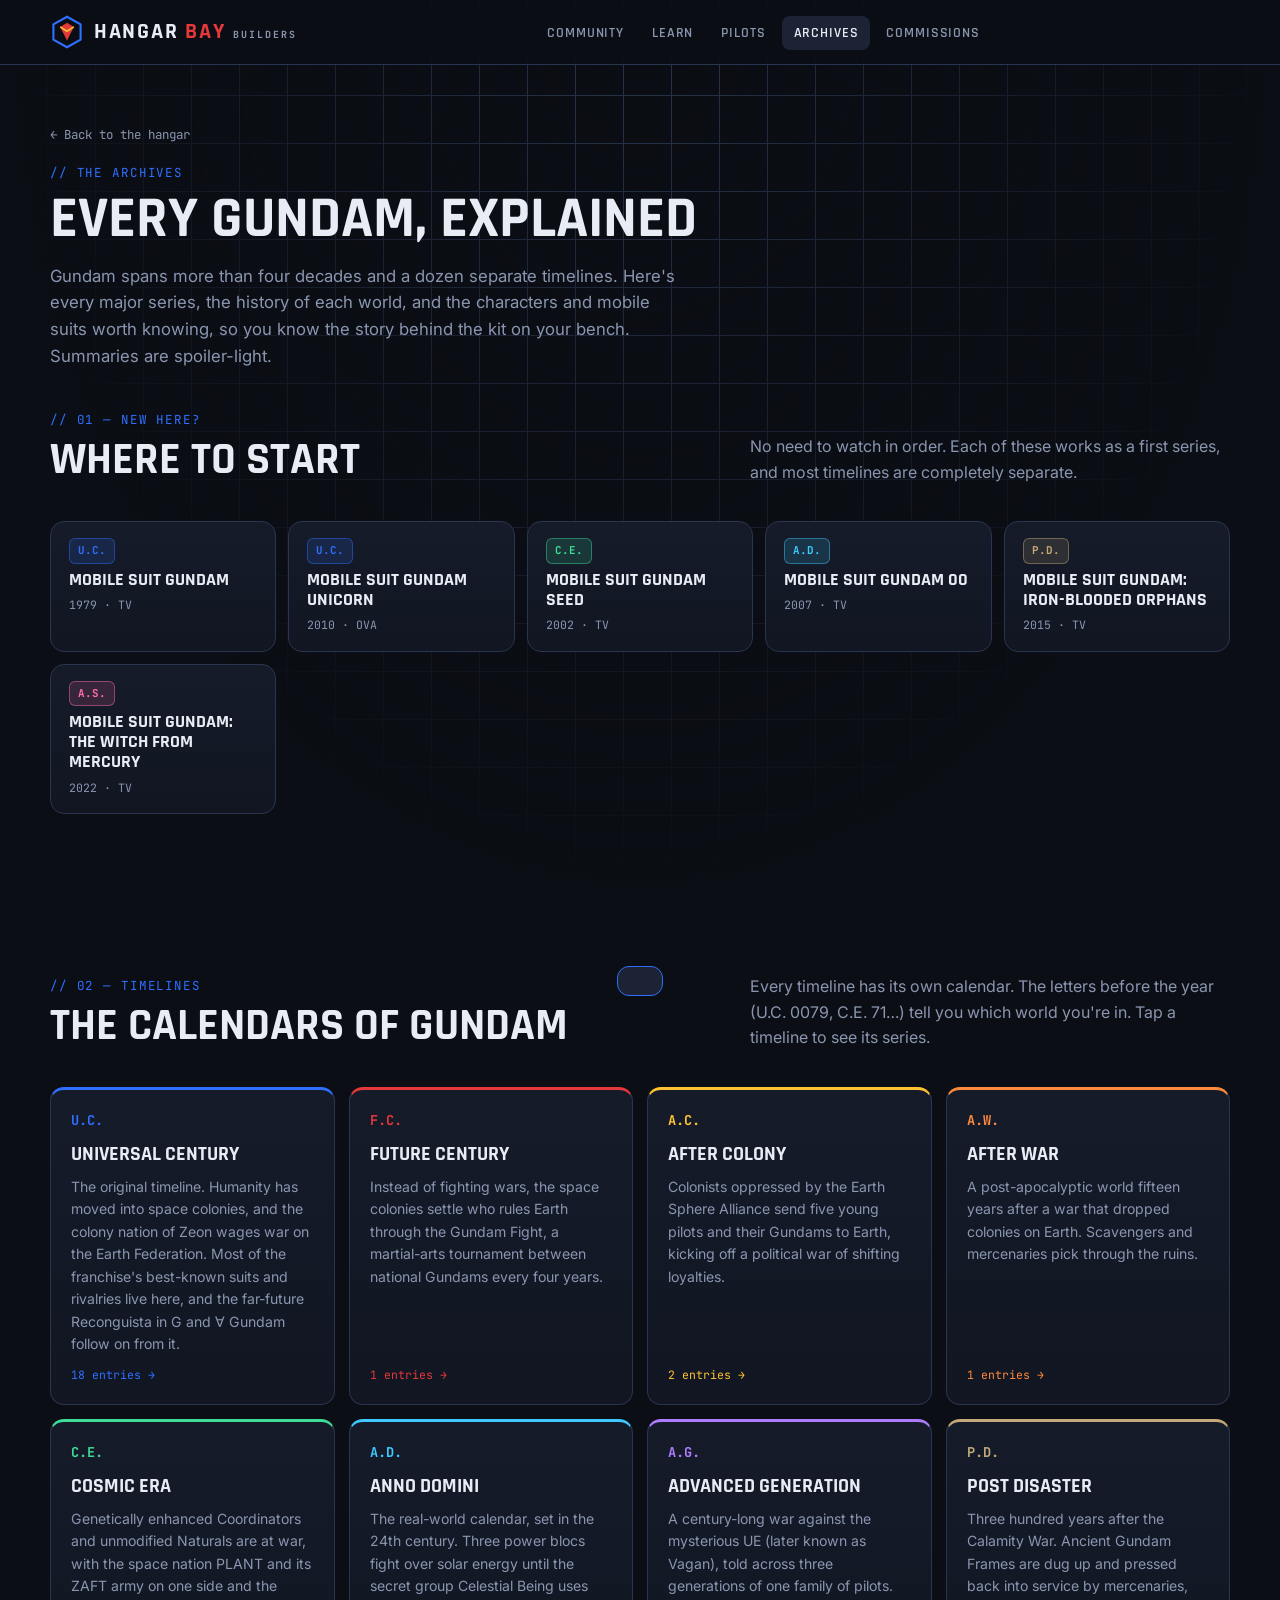
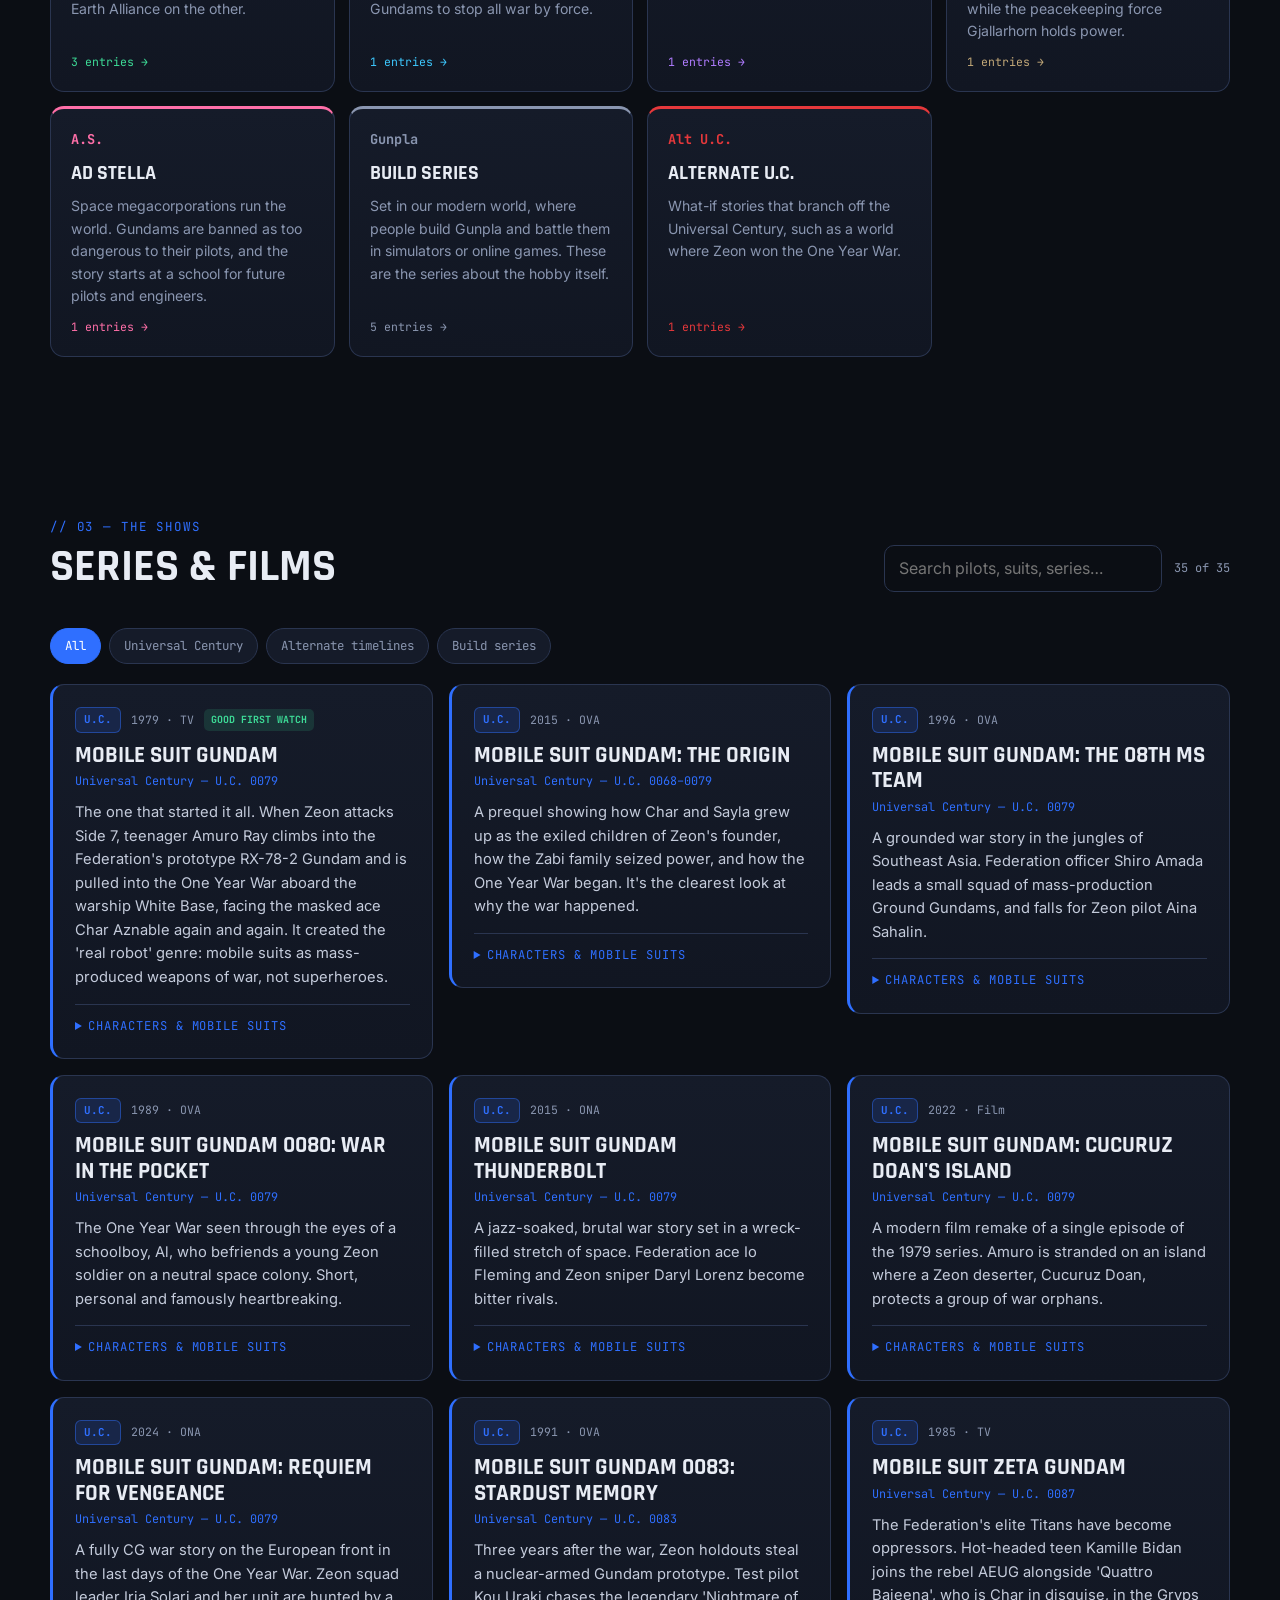
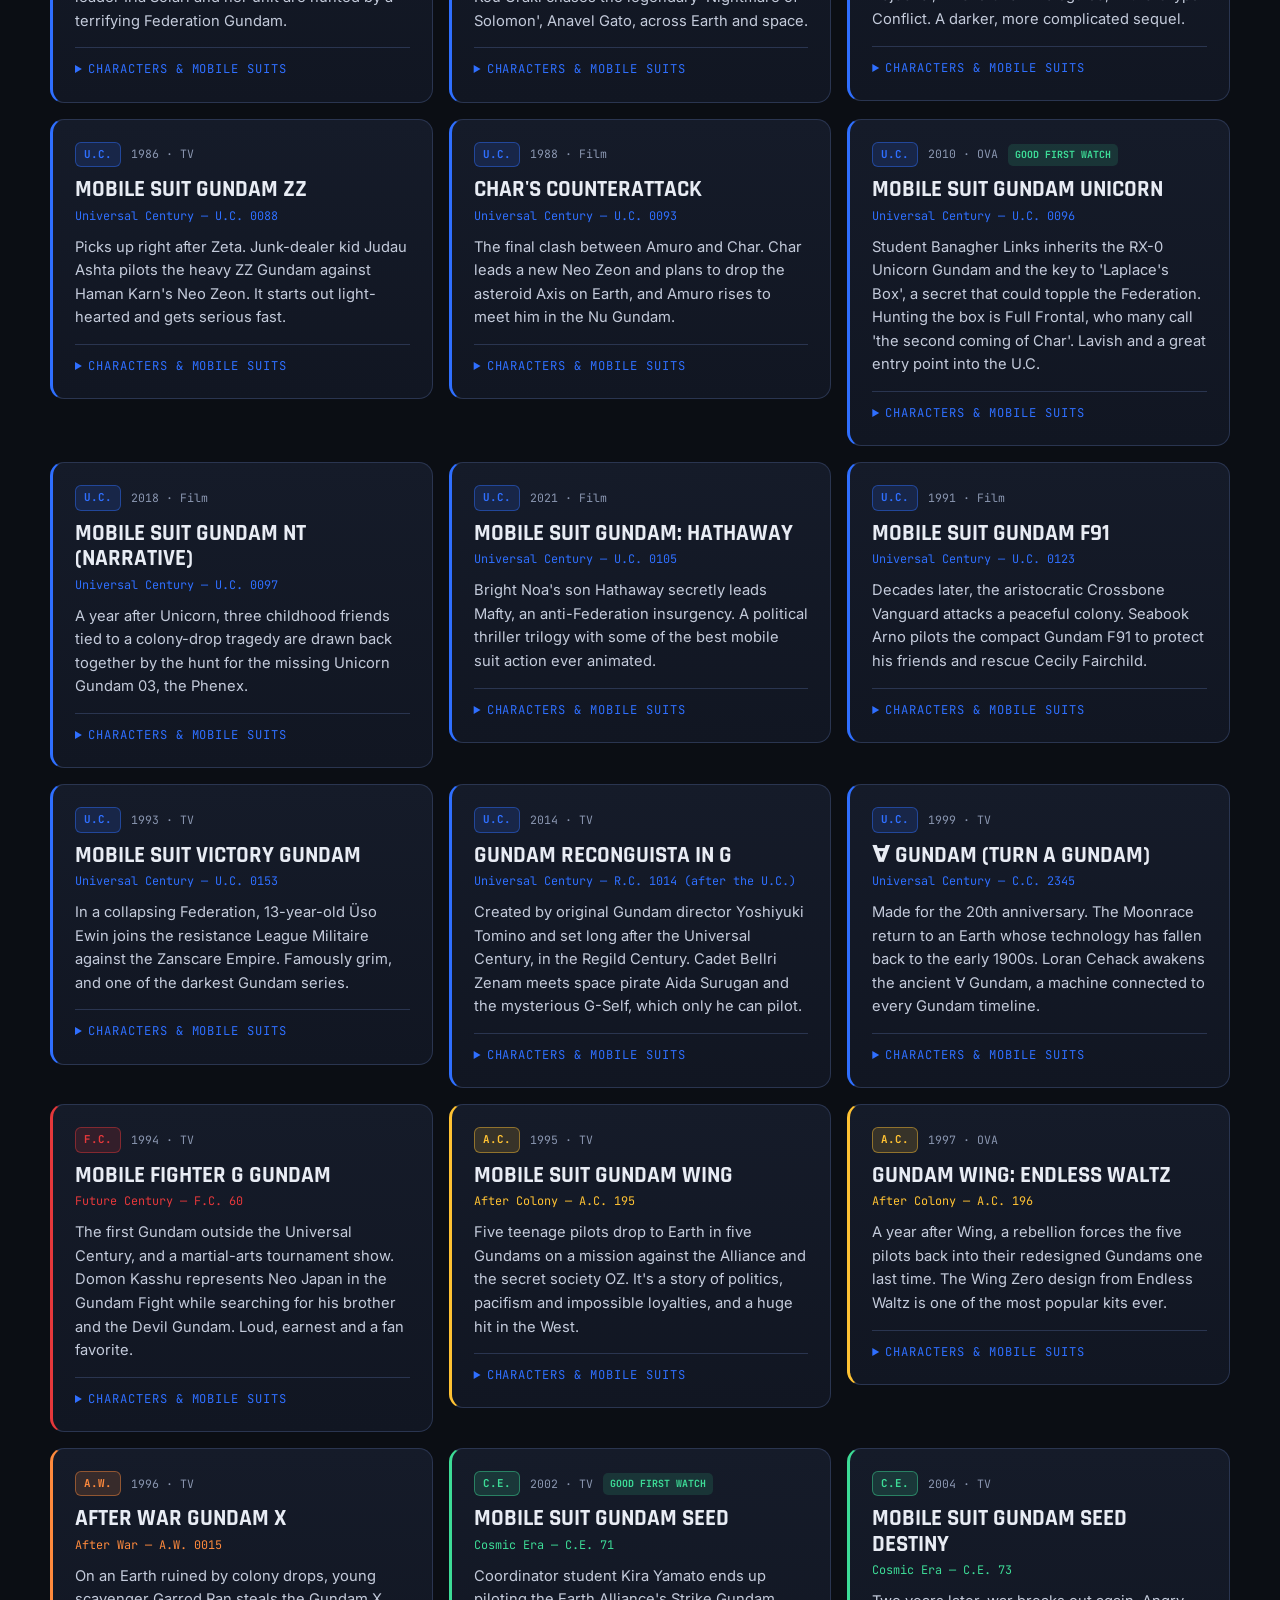
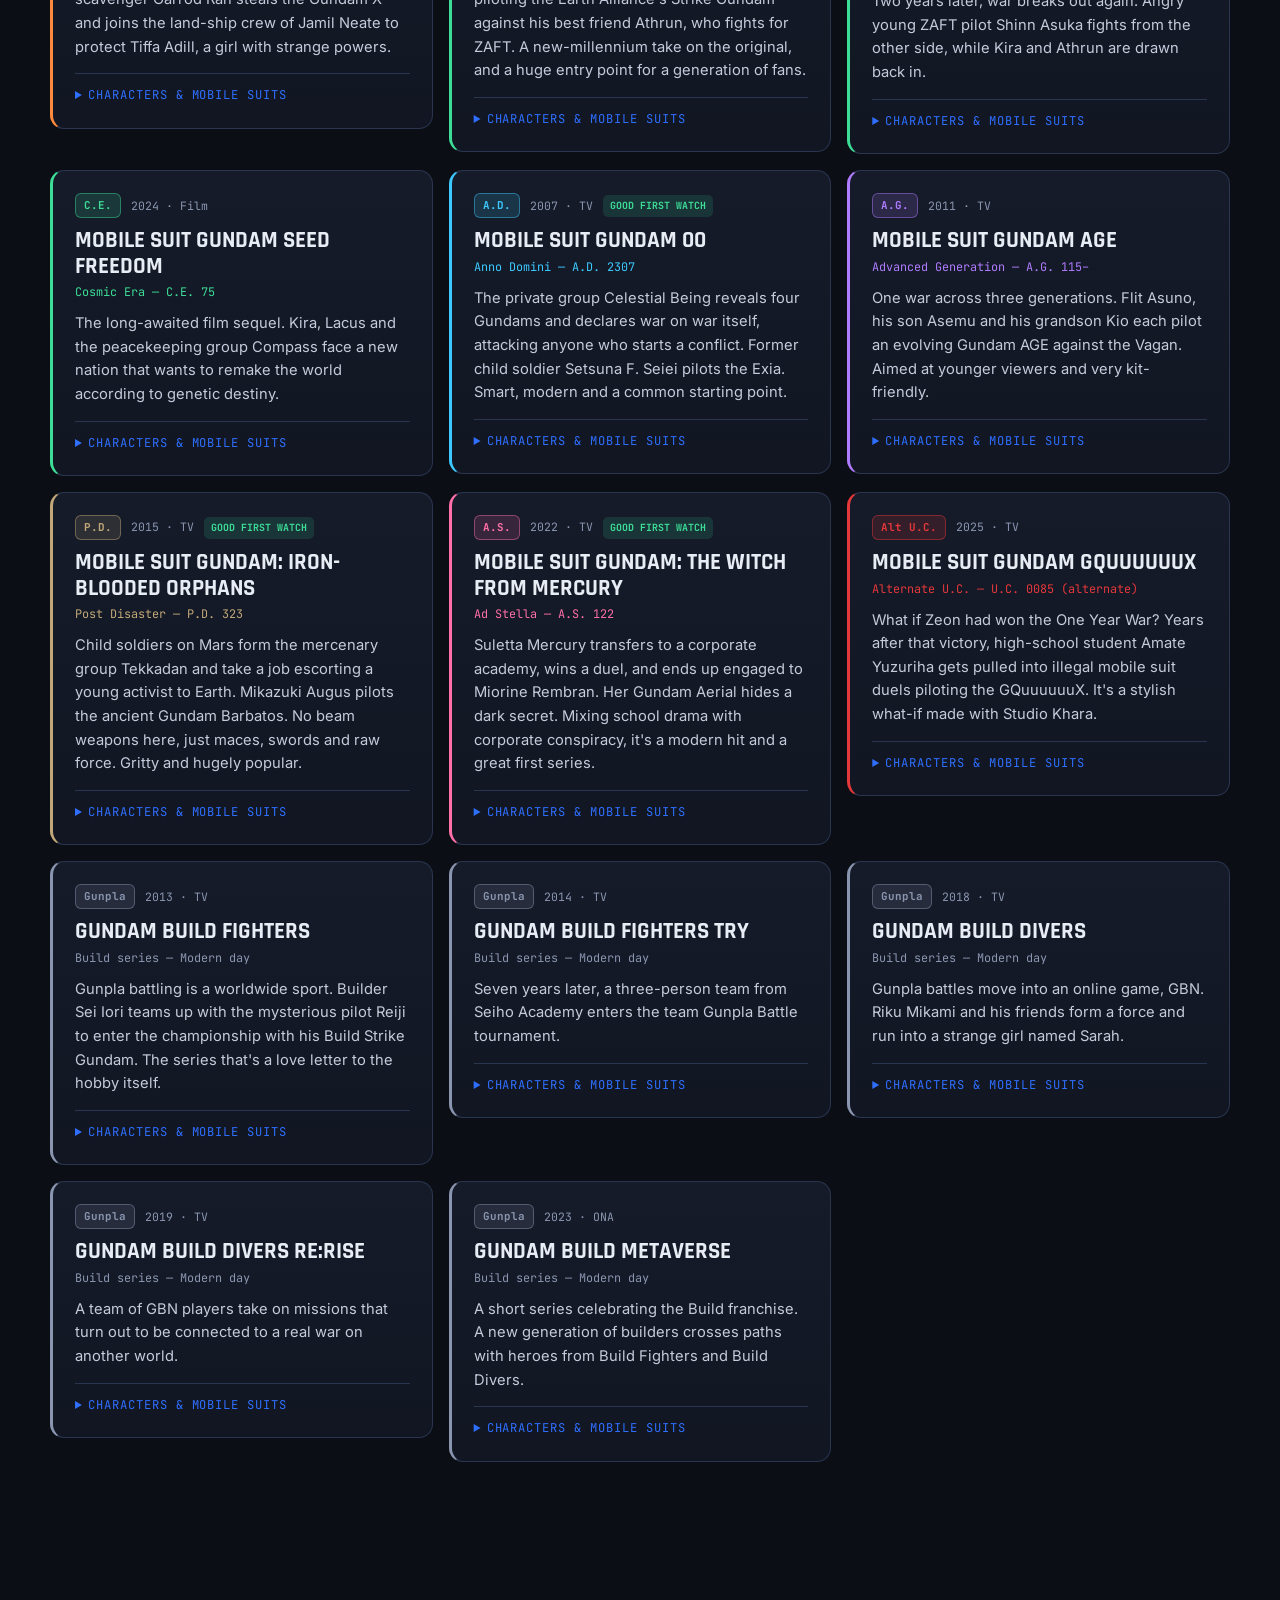
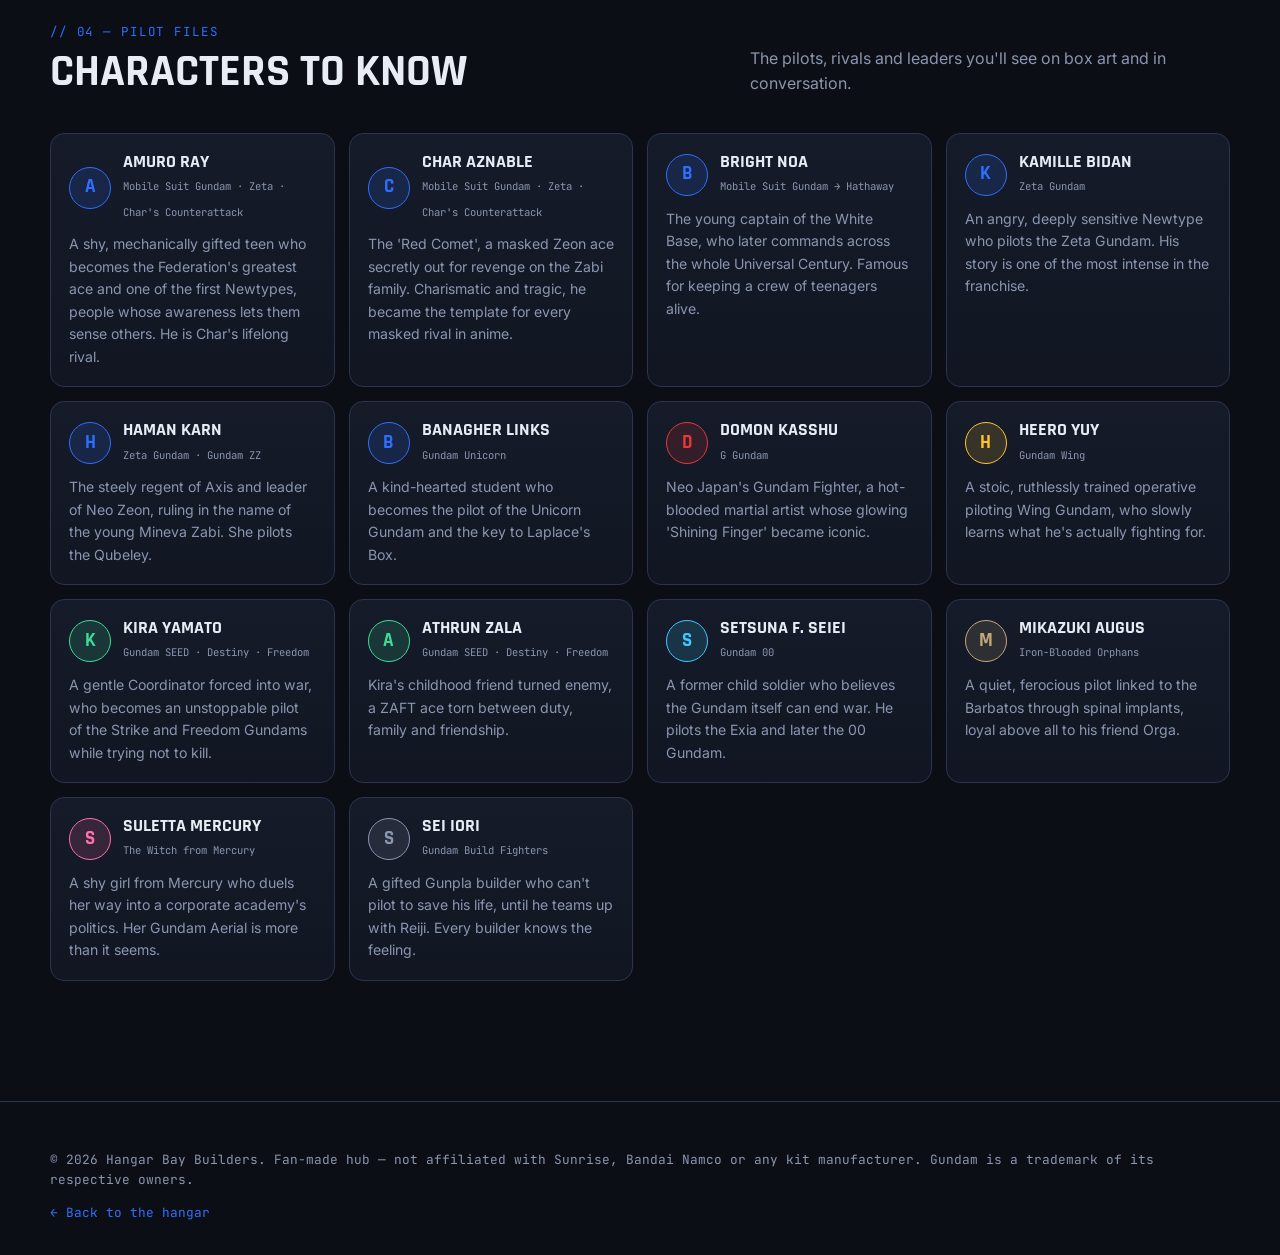
==== archives.html @ 12283938 "Add Archives page: every Gundam series, timeline and key characters Co-Authored-By: Claude Opus 5.5 " ====
<!doctype html>
<html lang="en">
<head>
  <meta charset="utf-8">
  <meta name="viewport" content="width=device-width, initial-scale=1">
  <title>Archives — Hangar Bay Builders</title>
  <meta name="description" content="Every Gundam series and timeline explained: Universal Century, Cosmic Era, After Colony and more, plus key characters, mobile suits and where to start watching.">
  <link rel="preconnect" href="https://fonts.googleapis.com">
  <link href="https://fonts.googleapis.com/css2?family=Inter:wght@400;500;600&family=JetBrains+Mono:wght@400;700&family=Rajdhani:wght@500;600;700&display=swap" rel="stylesheet">
  <link rel="stylesheet" href="styles.css?v=5">
</head>
<body>

<nav class="nav">
  <div class="wrap">
    <a href="index.html" class="logo">
      <svg class="logo-mark" viewBox="0 0 40 40" aria-hidden="true">
        <path d="M20 2 L36 11 V29 L20 38 L4 29 V11 Z" fill="none" stroke="#2f6fff" stroke-width="2.5"/>
        <path d="M20 9 L28 14 L20 30 L12 14 Z" fill="#e5383b"/>
        <path d="M12 14 L20 19 L28 14" fill="none" stroke="#ffc233" stroke-width="2"/>
      </svg>
      <span>HANGAR&nbsp;<em>BAY</em><small>BUILDERS</small></span>
    </a>
    <ul class="nav-links" id="navLinks">
      <li><a href="index.html#community">Community</a></li>
      <li><a href="index.html#learn">Learn</a></li>
      <li><a href="index.html#creators">Pilots</a></li>
      <li><a href="archives.html" class="active">Archives</a></li>
      <li><a href="commissions.html">Commissions</a></li>
    </ul>
    <div class="nav-cta">
      <button class="menu-btn" id="menuBtn" aria-label="Open menu">☰</button>
    </div>
  </div>
</nav>

<header class="page-head">
  <div class="wrap">
    <a href="index.html" class="back-link">← Back to the hangar</a>
    <div class="eyebrow">// The Archives</div>
    <h1>Every Gundam, explained</h1>
    <p class="lead">Gundam spans more than four decades and a dozen separate timelines. Here's every major series, the history of each world, and the characters and mobile suits worth knowing, so you know the story behind the kit on your bench. Summaries are spoiler-light.</p>
  </div>
</header>

<section class="page-body" id="start">
  <div class="wrap">
    <div class="sec-head">
      <div>
        <div class="eyebrow">// 01 — New here?</div>
        <h2>Where to start</h2>
      </div>
      <p>No need to watch in order. Each of these works as a first series, and most timelines are completely separate.</p>
    </div>
    <div class="start-grid" id="startGrid"></div>
  </div>
</section>

<section id="eras">
  <div class="wrap">
    <div class="sec-head">
      <div>
        <div class="eyebrow">// 02 — Timelines</div>
        <h2>The calendars of Gundam</h2>
      </div>
      <p>Every timeline has its own calendar. The letters before the year (U.C. 0079, C.E. 71…) tell you which world you're in. Tap a timeline to see its series.</p>
    </div>
    <div class="era-grid" id="eraGrid"></div>
  </div>
</section>

<section id="series">
  <div class="wrap">
    <div class="sec-head">
      <div>
        <div class="eyebrow">// 03 — The shows</div>
        <h2>Series &amp; films</h2>
      </div>
      <div class="series-tools">
        <input id="seriesSearch" type="search" placeholder="Search pilots, suits, series…" aria-label="Search series">
        <span class="muted mono-sm" id="seriesCount"></span>
      </div>
    </div>
    <div class="filters" id="seriesFilters" style="margin-bottom:20px"></div>
    <div class="series-grid" id="seriesGrid"></div>
  </div>
</section>

<section id="characters">
  <div class="wrap">
    <div class="sec-head">
      <div>
        <div class="eyebrow">// 04 — Pilot files</div>
        <h2>Characters to know</h2>
      </div>
      <p>The pilots, rivals and leaders you'll see on box art and in conversation.</p>
    </div>
    <div class="char-grid" id="charGrid"></div>
  </div>
</section>

<footer>
  <div class="wrap">
    <div class="foot-bottom" style="margin-top:0;border-top:0;padding-top:0">
      <span>© 2026 Hangar Bay Builders. Fan-made hub — not affiliated with Sunrise, Bandai Namco or any kit manufacturer. Gundam is a trademark of its respective owners.</span>
      <a href="index.html" style="color:var(--blue)">← Back to the hangar</a>
    </div>
  </div>
</footer>

<div class="toast" id="toast"></div>
<script src="app.js?v=5"></script>
<script src="lore.js?v=5"></script>
</body>
</html>
---- styles.css ----
:root {
  --bg: #0b0e14;
  --bg-2: #111622;
  --panel: #151b29;
  --panel-2: #1b2334;
  --line: #2a3550;
  --text: #e8ecf4;
  --muted: #8a96b0;
  --blue: #2f6fff;
  --blue-soft: #2f6fff22;
  --red: #e5383b;
  --yellow: #ffc233;
  --white: #f4f6fb;
  --green: #3ddc97;
  --radius: 14px;
  --mono: "JetBrains Mono", ui-monospace, Consolas, monospace;
  --sans: "Rajdhani", "Segoe UI", system-ui, sans-serif;
  --body: "Inter", "Segoe UI", system-ui, sans-serif;
}

* { box-sizing: border-box; margin: 0; padding: 0; }
html { scroll-behavior: smooth; }
body {
  background: var(--bg);
  color: var(--text);
  font-family: var(--body);
  line-height: 1.6;
  overflow-x: hidden;
  background-image:
    linear-gradient(var(--line) 1px, transparent 1px),
    linear-gradient(90deg, var(--line) 1px, transparent 1px);
  background-size: 48px 48px;
  background-attachment: fixed;
  background-position: -1px -1px;
}
body::before {
  content: "";
  position: fixed; inset: 0;
  background: radial-gradient(ellipse at top, transparent 0%, var(--bg) 70%);
  pointer-events: none;
  z-index: -1;
}
a { color: inherit; text-decoration: none; }
img, svg { display: block; max-width: 100%; }
button, input, select, textarea { font: inherit; color: inherit; }

.wrap { width: min(1180px, 100% - 32px); margin-inline: auto; }

/* ---------- NAV ---------- */
.nav {
  position: sticky; top: 0; z-index: 50;
  backdrop-filter: blur(12px);
  background: #0b0e14cc;
  border-bottom: 1px solid var(--line);
}
.nav .wrap { display: flex; align-items: center; justify-content: space-between; height: 64px; gap: 16px; }
.logo { display: flex; align-items: center; gap: 10px; font-family: var(--sans); font-weight: 700; font-size: 1.35rem; letter-spacing: .08em; }
.logo-mark { width: 34px; height: 34px; }
.logo span em { font-style: normal; color: var(--red); }
.nav-links { display: flex; gap: 4px; list-style: none; }
.nav-links a {
  font-family: var(--sans); font-weight: 600; letter-spacing: .06em; text-transform: uppercase;
  font-size: .9rem; padding: 8px 12px; border-radius: 8px; color: var(--muted); transition: .2s;
}
.nav-links a:hover, .nav-links a.active { color: var(--text); background: var(--panel-2); }
.nav-cta { display: flex; gap: 8px; align-items: center; }
.menu-btn { display: none; background: none; border: 1px solid var(--line); border-radius: 8px; padding: 6px 10px; cursor: pointer; }

/* ---------- BUTTONS ---------- */
.btn {
  display: inline-flex; align-items: center; gap: 8px;
  font-family: var(--sans); font-weight: 700; letter-spacing: .08em; text-transform: uppercase;
  padding: 12px 22px; border-radius: 10px; border: 1px solid transparent; cursor: pointer;
  transition: transform .15s, background .2s, border-color .2s;
  clip-path: polygon(10px 0, 100% 0, 100% calc(100% - 10px), calc(100% - 10px) 100%, 0 100%, 0 10px);
}
.btn:hover { transform: translateY(-2px); }
.btn-primary { background: var(--blue); color: #fff; }
.btn-primary:hover { background: #4a82ff; }
.btn-red { background: var(--red); color: #fff; }
.btn-ghost { background: transparent; border-color: var(--line); color: var(--text); }
.btn-ghost:hover { border-color: var(--blue); }
.btn-sm { padding: 8px 14px; font-size: .85rem; }

/* ---------- HERO ---------- */
.hero { padding: 80px 0 60px; position: relative; }
.hero .wrap { display: grid; grid-template-columns: 1.1fr .9fr; gap: 48px; align-items: center; }
.tag {
  display: inline-flex; align-items: center; gap: 8px;
  font-family: var(--mono); font-size: .78rem; color: var(--yellow);
  border: 1px solid #ffc23355; background: #ffc23312; padding: 6px 12px; border-radius: 999px;
}
.tag .dot { width: 7px; height: 7px; border-radius: 50%; background: var(--green); box-shadow: 0 0 10px var(--green); }
.hero h1 {
  font-family: var(--sans); font-weight: 700; font-size: clamp(2.6rem, 6vw, 4.6rem);
  line-height: 1; letter-spacing: .01em; margin: 20px 0;
  text-transform: uppercase;
}
.hero h1 .hl { color: transparent; -webkit-text-stroke: 2px var(--white); }
.hero h1 .blue { color: var(--blue); }
.hero p.lead { color: var(--muted); font-size: 1.1rem; max-width: 540px; }
.hero-actions { display: flex; flex-wrap: wrap; gap: 12px; margin-top: 28px; }
.stats { display: flex; gap: 32px; margin-top: 40px; flex-wrap: wrap; }
.stat b { font-family: var(--sans); font-size: 2rem; display: block; line-height: 1; }
.stat span { font-family: var(--mono); font-size: .75rem; color: var(--muted); text-transform: uppercase; }

.hero-visual { position: relative; aspect-ratio: 1; }
.hero-visual svg { width: 100%; height: 100%; }
.hud-corner { position: absolute; width: 28px; height: 28px; border: 2px solid var(--blue); }
.hud-corner.tl { top: 0; left: 0; border-right: 0; border-bottom: 0; }
.hud-corner.tr { top: 0; right: 0; border-left: 0; border-bottom: 0; }
.hud-corner.bl { bottom: 0; left: 0; border-right: 0; border-top: 0; }
.hud-corner.br { bottom: 0; right: 0; border-left: 0; border-top: 0; }
.hud-label { position: absolute; font-family: var(--mono); font-size: .7rem; color: var(--blue); letter-spacing: .1em; }
.scan {
  position: absolute; left: 0; right: 0; height: 2px; background: linear-gradient(90deg, transparent, var(--blue), transparent);
  animation: scan 4s ease-in-out infinite; opacity: .7;
}
@keyframes scan { 0%,100% { top: 8%; } 50% { top: 92%; } }

/* ---------- SECTIONS ---------- */
section { padding: 80px 0; }
.sec-head { display: flex; justify-content: space-between; align-items: end; gap: 24px; margin-bottom: 36px; flex-wrap: wrap; }
.eyebrow { font-family: var(--mono); font-size: .78rem; color: var(--blue); letter-spacing: .15em; text-transform: uppercase; }
.sec-head h2 { font-family: var(--sans); font-size: clamp(2rem, 4vw, 2.8rem); text-transform: uppercase; line-height: 1.1; margin-top: 6px; }
.sec-head p { color: var(--muted); max-width: 480px; }

.panel {
  background: linear-gradient(180deg, var(--panel), var(--bg-2));
  border: 1px solid var(--line); border-radius: var(--radius);
  position: relative;
}

/* ---------- HUB CARDS ---------- */
.hub-grid { display: grid; grid-template-columns: repeat(4, 1fr); gap: 16px; }
.hub-card { padding: 24px; transition: .25s; cursor: pointer; overflow: hidden; }
.hub-card:hover { border-color: var(--blue); transform: translateY(-4px); }
.hub-card .icon {
  width: 46px; height: 46px; border-radius: 10px; display: grid; place-items: center;
  background: var(--blue-soft); color: var(--blue); margin-bottom: 16px; font-size: 1.4rem;
}
.hub-card h3 { font-family: var(--sans); font-size: 1.3rem; text-transform: uppercase; }
.hub-card p { color: var(--muted); font-size: .92rem; margin-top: 6px; }
.hub-card .count { font-family: var(--mono); font-size: .75rem; color: var(--yellow); margin-top: 14px; display: block; }

/* ---------- GALLERY ---------- */
.filters { display: flex; gap: 8px; flex-wrap: wrap; }
.chip {
  font-family: var(--mono); font-size: .78rem; padding: 7px 14px; border-radius: 999px;
  border: 1px solid var(--line); background: var(--panel); cursor: pointer; color: var(--muted); transition: .2s;
}
.chip:hover { color: var(--text); }
.chip.on { background: var(--blue); border-color: var(--blue); color: #fff; }
.gallery { display: grid; grid-template-columns: repeat(auto-fill, minmax(260px, 1fr)); gap: 18px; }
.build { overflow: hidden; transition: .25s; }
.build:hover { border-color: var(--blue); }
.build .thumb { aspect-ratio: 4/3; position: relative; overflow: hidden; border-bottom: 1px solid var(--line); }
.build .thumb svg { width: 100%; height: 100%; transition: transform .4s; }
.build:hover .thumb svg { transform: scale(1.06); }
.grade-badge {
  position: absolute; top: 12px; left: 12px; font-family: var(--mono); font-weight: 700; font-size: .72rem;
  padding: 4px 9px; border-radius: 6px; background: #000a; border: 1px solid var(--line);
}
.status-badge { position: absolute; top: 12px; right: 12px; font-family: var(--mono); font-size: .7rem; padding: 4px 9px; border-radius: 6px; }
.status-badge.sale { background: var(--green); color: #032; font-weight: 700; }
.status-badge.comm { background: var(--yellow); color: #320; font-weight: 700; }
.build .info { padding: 16px; }
.build h4 { font-family: var(--sans); font-size: 1.2rem; text-transform: uppercase; }
.build .meta { display: flex; justify-content: space-between; align-items: center; margin-top: 8px; font-size: .85rem; color: var(--muted); }
.build .tags { display: flex; gap: 6px; flex-wrap: wrap; margin-top: 10px; }
.build .tags span { font-family: var(--mono); font-size: .68rem; padding: 3px 8px; border-radius: 5px; background: var(--panel-2); color: var(--muted); }
.like { background: none; border: none; cursor: pointer; color: var(--muted); display: flex; align-items: center; gap: 5px; font-family: var(--mono); font-size: .8rem; }
.like.on { color: var(--red); }

/* ---------- COMMISSIONS ---------- */
.tiers { display: grid; grid-template-columns: repeat(3, 1fr); gap: 18px; }
.tier { padding: 30px; display: flex; flex-direction: column; }
.tier.featured { border-color: var(--blue); box-shadow: 0 0 0 1px var(--blue), 0 20px 60px -20px #2f6fff66; }
.tier .ribbon {
  position: absolute; top: -12px; right: 20px; background: var(--blue); color: #fff;
  font-family: var(--mono); font-size: .7rem; padding: 4px 10px; border-radius: 6px; letter-spacing: .1em;
}
.tier h3 { font-family: var(--sans); font-size: 1.6rem; text-transform: uppercase; }
.tier .desc { color: var(--muted); font-size: .92rem; min-height: 48px; }
.tier .price { font-family: var(--sans); font-size: 2.6rem; font-weight: 700; margin: 18px 0 4px; }
.tier .price small { font-size: .95rem; color: var(--muted); font-weight: 500; }
.tier ul { list-style: none; margin: 18px 0 26px; display: grid; gap: 10px; flex: 1; }
.tier li { display: flex; gap: 10px; font-size: .93rem; }
.tier li::before { content: "▸"; color: var(--blue); }

.process { display: grid; grid-template-columns: repeat(5, 1fr); gap: 12px; margin-top: 40px; }
.step { padding: 18px; text-align: left; }
.step .n { font-family: var(--mono); color: var(--yellow); font-size: .8rem; }
.step h5 { font-family: var(--sans); font-size: 1.05rem; text-transform: uppercase; margin-top: 4px; }
.step p { font-size: .82rem; color: var(--muted); margin-top: 4px; }

.quote { display: grid; grid-template-columns: 1fr 340px; gap: 0; margin-top: 40px; overflow: hidden; }
.quote form { padding: 32px; display: grid; grid-template-columns: 1fr 1fr; gap: 16px; }
.field { display: grid; gap: 6px; }
.field.full { grid-column: 1 / -1; }
.field label { font-family: var(--mono); font-size: .72rem; color: var(--muted); text-transform: uppercase; letter-spacing: .1em; }
.field input, .field select, .field textarea {
  background: var(--bg); border: 1px solid var(--line); border-radius: 10px; padding: 11px 14px; outline: none; transition: border-color .2s;
}
.field input:focus, .field select:focus, .field textarea:focus { border-color: var(--blue); }
.field textarea { min-height: 100px; resize: vertical; }
.checks { display: flex; flex-wrap: wrap; gap: 8px; }
.checks label {
  font-family: var(--body); text-transform: none; letter-spacing: 0; font-size: .85rem; color: var(--text);
  display: flex; align-items: center; gap: 6px; padding: 7px 12px; border: 1px solid var(--line); border-radius: 8px; cursor: pointer;
}
.checks input { accent-color: var(--blue); }
.estimate { background: var(--bg-2); border-left: 1px solid var(--line); padding: 32px; display: flex; flex-direction: column; gap: 14px; }
.estimate h4 { font-family: var(--sans); text-transform: uppercase; font-size: 1.2rem; }
.est-row { display: flex; justify-content: space-between; font-size: .9rem; color: var(--muted); border-bottom: 1px dashed var(--line); padding-bottom: 8px; }
.est-row b { color: var(--text); font-weight: 500; }
.est-total { font-family: var(--sans); font-size: 2.4rem; font-weight: 700; color: var(--yellow); line-height: 1; }
.est-note { font-size: .78rem; color: var(--muted); }

.queue { margin-top: 24px; padding: 22px 26px; display: flex; align-items: center; gap: 24px; flex-wrap: wrap; }
.queue-bar { flex: 1; min-width: 200px; height: 10px; background: var(--bg); border-radius: 999px; overflow: hidden; border: 1px solid var(--line); }
.queue-bar i { display: block; height: 100%; width: 60%; background: linear-gradient(90deg, var(--blue), var(--yellow)); }

/* ---------- SHOP ---------- */
.shop-grid { display: grid; grid-template-columns: repeat(auto-fill, minmax(240px, 1fr)); gap: 18px; }
.product .thumb { aspect-ratio: 1; }
.product .price-row { display: flex; justify-content: space-between; align-items: center; margin-top: 12px; }
.product .price-row b { font-family: var(--sans); font-size: 1.4rem; }
.cond { font-family: var(--mono); font-size: .7rem; color: var(--green); }

/* ---------- GUIDES / GRADES ---------- */
.two-col { display: grid; grid-template-columns: 1fr 1fr; gap: 18px; }
.grade-table { padding: 8px 0; }
.grade-row { display: grid; grid-template-columns: 70px 1fr 90px; gap: 14px; padding: 14px 24px; border-bottom: 1px solid var(--line); align-items: center; }
.grade-row:last-child { border-bottom: 0; }
.grade-row .g { font-family: var(--mono); font-weight: 700; color: var(--blue); }
.grade-row .scale { font-family: var(--mono); font-size: .78rem; color: var(--muted); text-align: right; }
.grade-row small { display: block; color: var(--muted); font-size: .82rem; }
.diff { display: flex; gap: 3px; margin-top: 5px; }
.diff i { width: 16px; height: 5px; border-radius: 2px; background: var(--line); }
.diff i.on { background: var(--yellow); }

.guides { padding: 8px 0; }
.guide { display: flex; gap: 16px; padding: 16px 24px; border-bottom: 1px solid var(--line); align-items: center; transition: background .2s; cursor: pointer; }
.guide:hover { background: var(--panel-2); }
.guide:last-child { border-bottom: 0; }
.guide .gi { width: 42px; height: 42px; flex-shrink: 0; border-radius: 10px; display: grid; place-items: center; background: var(--panel-2); font-size: 1.2rem; }
.guide h5 { font-size: 1rem; font-weight: 600; }
.guide p { font-size: .8rem; color: var(--muted); font-family: var(--mono); }
.guide .lvl { margin-left: auto; font-family: var(--mono); font-size: .7rem; padding: 3px 8px; border-radius: 5px; border: 1px solid var(--line); color: var(--muted); white-space: nowrap; }

/* ---------- CREATORS ---------- */
.creators { display: grid; grid-template-columns: repeat(4, 1fr); gap: 16px; }
.creator { padding: 24px; text-align: center; }
.avatar { width: 72px; height: 72px; border-radius: 50%; margin: 0 auto 12px; display: grid; place-items: center; font-family: var(--sans); font-weight: 700; font-size: 1.6rem; border: 2px solid var(--line); }
.creator h4 { font-family: var(--sans); font-size: 1.2rem; text-transform: uppercase; }
.creator .spec { font-size: .82rem; color: var(--muted); }
.creator .cstats { display: flex; justify-content: center; gap: 18px; margin: 14px 0; font-family: var(--mono); font-size: .75rem; color: var(--muted); }
.creator .cstats b { color: var(--text); display: block; font-size: 1rem; }
.open-badge { font-family: var(--mono); font-size: .68rem; padding: 3px 8px; border-radius: 5px; display: inline-block; margin-bottom: 10px; }
.open-badge.yes { background: #3ddc9722; color: var(--green); }
.open-badge.no { background: #e5383b22; color: var(--red); }

/* ---------- CTA / FOOTER ---------- */
.cta-band { padding: 48px; display: grid; grid-template-columns: 1fr auto; gap: 24px; align-items: center; overflow: hidden; }
.cta-band h3 { font-family: var(--sans); font-size: 2rem; text-transform: uppercase; line-height: 1.1; }
.cta-band p { color: var(--muted); margin-top: 6px; }
.cta-band form { display: flex; gap: 8px; }
.cta-band input { background: var(--bg); border: 1px solid var(--line); border-radius: 10px; padding: 12px 16px; min-width: 240px; outline: none; }
.cta-band input:focus { border-color: var(--blue); }
.stripe { position: absolute; right: -40px; top: 0; bottom: 0; width: 160px; background: repeating-linear-gradient(-45deg, var(--yellow) 0 14px, #000 14px 28px); opacity: .12; pointer-events: none; }

footer { border-top: 1px solid var(--line); padding: 48px 0 32px; margin-top: 40px; background: var(--bg); }
.foot { display: grid; grid-template-columns: 1.4fr 1fr 1fr 1fr; gap: 32px; }
.foot h6 { font-family: var(--mono); font-size: .75rem; color: var(--muted); text-transform: uppercase; letter-spacing: .12em; margin-bottom: 12px; }
.foot ul { list-style: none; display: grid; gap: 8px; font-size: .92rem; }
.foot a:hover { color: var(--blue); }
.foot p { color: var(--muted); font-size: .9rem; margin-top: 12px; max-width: 320px; }
.foot-bottom { display: flex; justify-content: space-between; margin-top: 40px; padding-top: 20px; border-top: 1px solid var(--line); font-size: .8rem; color: var(--muted); font-family: var(--mono); flex-wrap: wrap; gap: 12px; }

/* ---------- COMMUNITY ---------- */
.muted { color: var(--muted); }
.mono-sm { font-family: var(--mono); font-size: .75rem; }
.mode-banner {
  display: flex; align-items: center; gap: 10px; font-family: var(--mono); font-size: .75rem; color: var(--yellow);
  border: 1px solid #ffc23344; background: #ffc2330f; border-radius: 10px; padding: 10px 14px; margin-bottom: 20px;
}
.mode-banner.live { color: var(--green); border-color: #3ddc9744; background: #3ddc970f; }
.mode-banner .dot { width: 8px; height: 8px; border-radius: 50%; background: var(--green); box-shadow: 0 0 10px var(--green); flex-shrink: 0; }
.mode-banner .dot.demo { background: var(--yellow); box-shadow: 0 0 10px var(--yellow); }

.comm-grid { display: grid; grid-template-columns: minmax(0, 1fr) 400px; gap: 20px; align-items: start; }
.feed-head { display: flex; justify-content: space-between; align-items: center; gap: 12px; margin-bottom: 14px; flex-wrap: wrap; }
.feed { display: grid; grid-template-columns: repeat(auto-fill, minmax(220px, 1fr)); gap: 16px; }
.post { overflow: hidden; cursor: pointer; transition: .25s; }
.post:hover { border-color: var(--blue); transform: translateY(-3px); }
.post .thumb { aspect-ratio: 4/3; position: relative; overflow: hidden; border-bottom: 1px solid var(--line); background: var(--bg); }
.post .thumb img, .post .thumb svg { width: 100%; height: 100%; object-fit: cover; }
.post .info { padding: 14px; }
.post h4 { font-family: var(--sans); font-size: 1.1rem; line-height: 1.2; text-transform: uppercase;
  display: -webkit-box; -webkit-line-clamp: 2; -webkit-box-orient: vertical; overflow: hidden; }
.stage { position: absolute; top: 12px; right: 12px; font-family: var(--mono); font-size: .66rem; font-weight: 700; padding: 3px 8px; border-radius: 6px; }
.stage.wip { background: var(--yellow); color: #320; }
.stage.done { background: var(--green); color: #032; }
.post-meta { display: flex; align-items: center; gap: 6px; font-size: .82rem; color: var(--muted); margin-top: 8px; flex-wrap: wrap; }
.post-meta b { color: var(--text); font-weight: 600; }
.post-actions { display: flex; gap: 16px; align-items: center; margin-top: 10px; font-family: var(--mono); font-size: .8rem; color: var(--muted); }
.empty { padding: 32px; text-align: center; color: var(--muted); grid-column: 1 / -1; }

.c-avatar {
  display: inline-grid; place-items: center; border-radius: 50%; flex-shrink: 0;
  font-family: var(--sans); font-weight: 700; font-size: .8em; line-height: 1;
  color: var(--ac); background: color-mix(in srgb, var(--ac) 16%, transparent); border: 1.5px solid var(--ac);
}
.post-meta .c-avatar { font-size: .75rem; }

.chat { display: flex; flex-direction: column; height: 680px; position: sticky; top: 84px; overflow: hidden; }
.channel-list { display: flex; gap: 6px; overflow-x: auto; padding: 12px; border-bottom: 1px solid var(--line); scrollbar-width: thin; }
.ch {
  white-space: nowrap; font-family: var(--mono); font-size: .75rem; padding: 6px 10px; border-radius: 8px;
  background: transparent; border: 1px solid var(--line); color: var(--muted); cursor: pointer;
}
.ch:hover { color: var(--text); }
.ch.on { background: var(--blue); border-color: var(--blue); color: #fff; }
.chat-main { display: flex; flex-direction: column; flex: 1; min-height: 0; }
.chat-title { padding: 12px 16px; font-family: var(--sans); font-weight: 700; font-size: 1.1rem; border-bottom: 1px solid var(--line); }
.chat-title small { display: block; font-family: var(--body); font-weight: 400; font-size: .78rem; color: var(--muted); }
.chat-log { flex: 1; overflow-y: auto; padding: 12px 16px; display: flex; flex-direction: column; gap: 2px; }
.chat-empty { margin: auto; }
.msg { display: flex; gap: 10px; padding: 6px 0 2px; font-size: .9rem; }
.msg + .msg:not(.cont) { margin-top: 8px; }
.msg.cont { padding: 0 0 0 44px; }
.msg p, .comment p { word-wrap: break-word; overflow-wrap: anywhere; white-space: pre-wrap; }
.c-head { display: flex; gap: 8px; align-items: baseline; }
.c-head b { font-weight: 600; font-size: .88rem; }
.c-head span { font-family: var(--mono); font-size: .68rem; color: var(--muted); }
.chat-form { display: flex; gap: 8px; padding: 12px; border-top: 1px solid var(--line); }
.chat-form input, .comment-form input {
  flex: 1; min-width: 0; background: var(--bg); border: 1px solid var(--line); border-radius: 10px; padding: 10px 14px; outline: none;
}
.chat-form input:focus, .comment-form input:focus { border-color: var(--blue); }
.chat-identity { display: flex; align-items: center; gap: 8px; padding: 0 14px 12px; font-size: .78rem; color: var(--muted); }
.chat-identity b { color: var(--text); }
.link-btn { background: none; border: 0; color: var(--blue); cursor: pointer; font-size: .78rem; text-decoration: underline; }

.post-hero { background: var(--bg); }
.post-hero img { width: 100%; height: 100%; object-fit: contain; }
.post-body { color: var(--text); white-space: pre-wrap; overflow-wrap: anywhere; }
.comment-list { display: grid; gap: 14px; margin: 12px 0 16px; }
.comment { display: flex; gap: 10px; font-size: .9rem; }
.comment-form { display: flex; gap: 8px; }

.share-form { display: grid; gap: 14px; margin-top: 16px; }
.share-row { display: grid; grid-template-columns: 1fr 1fr; gap: 14px; }
.drop {
  display: grid; place-items: center; min-height: 160px; border: 2px dashed var(--line); border-radius: 12px; cursor: pointer;
  text-align: center; color: var(--muted); overflow: hidden; transition: border-color .2s;
}
.drop:hover { border-color: var(--blue); }
.drop small { display: block; font-size: .75rem; margin-top: 4px; }
.drop img { max-height: 280px; width: 100%; object-fit: contain; }

/* ---------- COMMISSIONS PAGE ---------- */
.page-head { padding: 56px 0 8px; }
.page-head h1 { font-family: var(--sans); font-size: clamp(2.4rem, 5vw, 3.6rem); text-transform: uppercase; line-height: 1; margin: 8px 0 14px; }
.page-head .lead { color: var(--muted); max-width: 640px; font-size: 1.05rem; }
.back-link { display: inline-block; font-family: var(--mono); font-size: .78rem; color: var(--muted); margin-bottom: 18px; }
.back-link:hover { color: var(--blue); }
.page-body { padding-top: 32px; }
.creator .c-avatar { display: grid; margin: 0 auto 12px; font-size: 1.6rem; }
.creator .spec { min-height: 1.3em; margin-bottom: 14px; }

/* ---------- ACCOUNTS & PROFILES ---------- */
.small { font-size: .8rem; }
img.c-avatar { object-fit: cover; padding: 0; }
.acct-signin {
  font-family: var(--sans); font-weight: 700; letter-spacing: .06em; text-transform: uppercase; font-size: .85rem;
  background: transparent; border: 1px solid var(--line); border-radius: 8px; padding: 7px 14px; cursor: pointer; color: var(--text);
}
.acct-signin:hover { border-color: var(--blue); }
.acct { position: relative; }
.acct-btn { display: flex; align-items: center; gap: 8px; background: none; border: 1px solid transparent; border-radius: 999px; padding: 3px 12px 3px 3px; cursor: pointer; font-weight: 600; font-size: .9rem; }
.acct-btn:hover { border-color: var(--line); background: var(--panel); }
.acct-menu { position: absolute; right: 0; top: calc(100% + 8px); min-width: 200px; padding: 6px; display: grid; z-index: 60; }
.acct-menu[hidden] { display: none; }
.acct-menu button { text-align: left; background: none; border: 0; padding: 9px 12px; border-radius: 8px; cursor: pointer; font-size: .9rem; }
.acct-menu button:hover { background: var(--panel-2); }
.acct-email { font-family: var(--mono); font-size: .7rem; color: var(--muted); padding: 6px 12px 8px; border-bottom: 1px solid var(--line); margin-bottom: 4px; overflow: hidden; text-overflow: ellipsis; }

.user-link { background: none; border: 0; padding: 0; cursor: pointer; font-weight: 600; color: var(--text); font-size: inherit; }
.user-link:hover { text-decoration: underline; }
.link-btn.danger { color: var(--red); }
.del-x { margin-left: auto; background: none; border: 0; color: var(--muted); cursor: pointer; font-size: .75rem; opacity: 0; padding: 2px 6px; border-radius: 4px; }
.msg:hover .del-x, .comment:hover .del-x, .del-x:focus { opacity: 1; }
.del-x:hover { color: var(--red); background: #e5383b18; }
@media (hover: none) { .del-x { opacity: .6; } }
.msg.cont { display: flex; }

.auth-tabs { display: grid; grid-template-columns: 1fr 1fr; background: var(--bg); border: 1px solid var(--line); border-radius: 10px; padding: 4px; margin: 16px 0; }
.auth-tabs button { background: none; border: 0; padding: 8px; border-radius: 7px; cursor: pointer; color: var(--muted); font-weight: 600; }
.auth-tabs button.on { background: var(--panel-2); color: var(--text); }
.gh-btn { width: 100%; justify-content: center; }
.or { display: flex; align-items: center; gap: 10px; color: var(--muted); font-size: .78rem; margin: 14px 0 0; }
.or::before, .or::after { content: ""; flex: 1; height: 1px; background: var(--line); }
.auth-actions { display: flex; align-items: center; gap: 14px; flex-wrap: wrap; }
.field small { font-size: .75rem; }
.check-row { display: flex; align-items: center; gap: 8px; font-size: .92rem; cursor: pointer; }
.check-row input { accent-color: var(--blue); width: 16px; height: 16px; }

.prof-head { display: flex; gap: 18px; align-items: center; }
.prof-head .c-avatar { font-size: 2rem; }
.prof-head .open-badge { margin: 6px 6px 0 0; }
.spec-chips { display: flex; gap: 6px; flex-wrap: wrap; margin-top: 12px; }
.spec-chips span { font-family: var(--mono); font-size: .72rem; padding: 4px 10px; border-radius: 999px; background: var(--blue-soft); color: #8fb0ff; }
.prof-links { display: flex; gap: 16px; margin-top: 12px; font-size: .88rem; flex-wrap: wrap; }
.prof-links a { color: var(--blue); }
.prof-stats { display: flex; gap: 28px; margin: 18px 0 14px; font-family: var(--mono); font-size: .75rem; color: var(--muted); }
.prof-stats b { display: block; font-family: var(--sans); font-size: 1.5rem; color: var(--text); }
.prof-actions { display: flex; gap: 8px; flex-wrap: wrap; }
.modal-body .feed { grid-template-columns: repeat(auto-fill, minmax(180px, 1fr)); }
.avatar-edit { display: flex; align-items: center; gap: 16px; }
.avatar-edit .c-avatar { font-size: 1.8rem; }

.photo-count { position: absolute; bottom: 10px; right: 10px; font-family: var(--mono); font-size: .68rem; padding: 3px 8px; border-radius: 6px; background: #000b; }
.thumb-strip { display: flex; gap: 8px; padding: 10px 26px 0; overflow-x: auto; }
.thumb-strip button { width: 64px; height: 64px; flex-shrink: 0; border-radius: 8px; overflow: hidden; border: 2px solid var(--line); padding: 0; cursor: pointer; background: none; }
.thumb-strip button.on { border-color: var(--blue); }
.thumb-strip img { width: 100%; height: 100%; object-fit: cover; }
.photo-grid { display: grid; grid-template-columns: repeat(4, 1fr); gap: 8px; }
.photo-grid:empty { display: none; }
.ph { position: relative; aspect-ratio: 1; border-radius: 10px; overflow: hidden; border: 1px solid var(--line); }
.ph img { width: 100%; height: 100%; object-fit: cover; }
.ph span { position: absolute; left: 6px; bottom: 6px; font-family: var(--mono); font-size: .6rem; background: var(--blue); padding: 2px 6px; border-radius: 4px; }
.ph button { position: absolute; top: 4px; right: 4px; width: 24px; height: 24px; border-radius: 50%; border: 0; background: #000c; cursor: pointer; font-size: .7rem; }
.drop[hidden], .cta-band[hidden] { display: none; }
.comment-form .c-avatar { align-self: center; }

/* ---------- FORM STATUS ---------- */
.hp { position: absolute; left: -9999px; width: 1px; height: 1px; opacity: 0; }
.btn:disabled { opacity: .6; cursor: wait; transform: none; }
.form-status { font-size: .88rem; margin-top: 12px; padding: 0; border-radius: 10px; }
.form-status:empty { display: none; }
.form-status.ok, .form-status.err, .form-status.warn { padding: 10px 14px; border: 1px solid; }
.form-status.ok { color: var(--green); border-color: #3ddc9755; background: #3ddc9712; }
.form-status.err { color: #ff8a8c; border-color: #e5383b66; background: #e5383b14; }
.form-status.warn { color: var(--yellow); border-color: #ffc23355; background: #ffc23312; }

/* ---------- MODAL / TOAST ---------- */
.modal { position: fixed; inset: 0; background: #000b; display: none; place-items: center; z-index: 100; padding: 16px; }
.modal.open { display: grid; }
.modal-box { width: min(720px, 100%); max-height: 90vh; overflow: auto; }
.modal-box .thumb { aspect-ratio: 4/3; max-height: 52vh; margin-inline: auto; border-bottom: 1px solid var(--line); }
.modal-box .thumb svg { width: 100%; height: 100%; }
.modal-body { padding: 26px; }
.modal-body h3 { font-family: var(--sans); font-size: 1.8rem; text-transform: uppercase; }
.modal-body .specs { display: grid; grid-template-columns: repeat(3, 1fr); gap: 10px; margin: 18px 0; }
.modal-body .specs div { background: var(--bg); border: 1px solid var(--line); border-radius: 10px; padding: 10px 12px; }
.modal-body .specs small { display: block; font-family: var(--mono); font-size: .68rem; color: var(--muted); text-transform: uppercase; }
.modal-close { position: absolute; top: 12px; right: 12px; z-index: 2; background: #000a; border: 1px solid var(--line); border-radius: 8px; width: 36px; height: 36px; cursor: pointer; font-size: 1.1rem; }

.toast {
  position: fixed; bottom: 24px; left: 50%; transform: translate(-50%, 120px);
  background: var(--panel-2); border: 1px solid var(--blue); padding: 14px 22px; border-radius: 12px;
  font-size: .92rem; z-index: 200; transition: transform .35s; max-width: calc(100% - 32px);
}
.toast.show { transform: translate(-50%, 0); }

.reveal { opacity: 0; transform: translateY(24px); transition: opacity .6s, transform .6s; }
.reveal.in { opacity: 1; transform: none; }

/* ---------- RESPONSIVE ---------- */
.nav-cta .btn { white-space: nowrap; }
@media (max-width: 1100px) { .nav-cta .btn { display: none; } }
@media (max-width: 980px) {
  .hero .wrap { grid-template-columns: 1fr; }
  .hero-visual { max-width: 440px; margin: 0 auto; width: 100%; }
  .hub-grid, .creators { grid-template-columns: repeat(2, 1fr); }
  .tiers { grid-template-columns: 1fr; }
  .process { grid-template-columns: repeat(2, 1fr); }
  .quote { grid-template-columns: 1fr; }
  .estimate { border-left: 0; border-top: 1px solid var(--line); }
  .two-col { grid-template-columns: 1fr; }
  .comm-grid { grid-template-columns: 1fr; }
  .chat { position: static; height: 600px; }
  .foot { grid-template-columns: 1fr 1fr; }
  .cta-band { grid-template-columns: 1fr; }
}
@media (max-width: 820px) {
  .menu-btn { display: block; }
  .nav-links {
    display: none; position: absolute; top: 64px; left: 0; right: 0; flex-direction: column;
    background: var(--bg-2); border-bottom: 1px solid var(--line); padding: 12px 16px;
  }
  .nav-links.open { display: flex; }
  .nav-cta .btn { display: none; }
}
@media (max-width: 560px) {
  section { padding: 56px 0; }
  .hub-grid, .creators { grid-template-columns: 1fr; }
  .process { grid-template-columns: 1fr; }
  .quote form { grid-template-columns: 1fr; padding: 22px; }
  .cta-band { padding: 28px; }
  .cta-band form { flex-direction: column; }
  .cta-band input { min-width: 0; }
  .foot { grid-template-columns: 1fr; }
  .modal-body .specs { grid-template-columns: 1fr 1fr; }
  .grade-row { grid-template-columns: 54px 1fr; }
  .grade-row .scale { display: none; }
  .feed { grid-template-columns: 1fr 1fr; gap: 10px; }
  .post .info { padding: 10px; }
  .post h4 { font-size: .95rem; }
  .share-row { grid-template-columns: 1fr; }
  .acct-btn span { display: none; }
  .acct-btn { padding: 3px; }
  .photo-grid { grid-template-columns: repeat(2, 1fr); }
  .modal-body .feed { grid-template-columns: 1fr 1fr; }
}

/* ---------- HERO IMAGE ---------- */
.hero-img {
  position: absolute; inset: 7%; width: 86%; height: 86%; object-fit: contain;
  border-radius: 20px; border: 2px solid #2f6fff55; background: #000;
  box-shadow: 0 0 0 10px #2f6fff12, 0 30px 80px -20px #2f6fff66;
}
.logo small { font-family: var(--mono); font-size: .62rem; font-weight: 700; letter-spacing: .2em; color: var(--muted); margin-left: 8px; }
@media (max-width: 420px) { .logo small { display: none; } }

/* ---------- ARCHIVES PAGE ---------- */
.start-grid { display: grid; grid-template-columns: repeat(auto-fill, minmax(220px, 1fr)); gap: 12px; }
.start-card { display: flex; flex-direction: column; gap: 6px; padding: 16px 18px; transition: .2s; }
.start-card:hover { border-color: var(--blue); transform: translateY(-2px); }
.start-card b { font-family: var(--sans); font-size: 1.1rem; text-transform: uppercase; line-height: 1.15; }
.start-card span:last-child { font-family: var(--mono); font-size: .72rem; color: var(--muted); }
.era-tag { align-self: flex-start; font-family: var(--mono); font-size: .68rem; font-weight: 700; padding: 3px 8px; border-radius: 6px;
  color: var(--ec); background: color-mix(in srgb, var(--ec) 15%, transparent); border: 1px solid color-mix(in srgb, var(--ec) 45%, transparent); }

.era-grid { display: grid; grid-template-columns: repeat(auto-fill, minmax(250px, 1fr)); gap: 14px; }
.era-card { text-align: left; padding: 20px; cursor: pointer; border-top: 3px solid var(--ec); display: flex; flex-direction: column; gap: 6px; transition: .2s; }
.era-card:hover { transform: translateY(-3px); border-color: var(--ec); }
.era-abbr { font-family: var(--mono); font-weight: 700; color: var(--ec); font-size: .85rem; }
.era-card h4 { font-family: var(--sans); font-size: 1.25rem; text-transform: uppercase; }
.era-card p { color: var(--muted); font-size: .88rem; flex: 1; }
.era-count { font-family: var(--mono); font-size: .72rem; color: var(--ec); margin-top: 4px; }

.series-tools { display: flex; align-items: center; gap: 12px; flex-wrap: wrap; }
.series-tools input { background: var(--bg); border: 1px solid var(--line); border-radius: 10px; padding: 10px 14px; min-width: 260px; outline: none; }
.series-tools input:focus { border-color: var(--blue); }
.series-grid { display: grid; grid-template-columns: repeat(auto-fill, minmax(340px, 1fr)); gap: 16px; align-items: start; }
.series-card { padding: 22px; border-left: 3px solid var(--ec); scroll-margin-top: 90px; transition: box-shadow .4s; }
.series-card.flash { box-shadow: 0 0 0 2px var(--ec), 0 0 40px -6px var(--ec); }
.series-top { display: flex; align-items: center; gap: 10px; flex-wrap: wrap; }
.series-meta { font-family: var(--mono); font-size: .72rem; color: var(--muted); }
.start-badge { font-family: var(--mono); font-size: .62rem; font-weight: 700; padding: 3px 7px; border-radius: 5px; background: #3ddc9722; color: var(--green); }
.series-card h3 { font-family: var(--sans); font-size: 1.45rem; text-transform: uppercase; line-height: 1.1; margin: 10px 0 4px; }
.series-setting { font-family: var(--mono); font-size: .74rem; color: var(--ec); margin-bottom: 10px; }
.series-card > p { color: #c4cbdb; font-size: .92rem; }
.series-card details { margin-top: 14px; border-top: 1px solid var(--line); padding-top: 12px; }
.series-card summary { cursor: pointer; font-family: var(--mono); font-size: .76rem; color: var(--blue); text-transform: uppercase; letter-spacing: .08em; }
.detail-cols { display: grid; grid-template-columns: 1fr 1fr; gap: 16px; margin-top: 12px; }
.detail-cols h5 { font-family: var(--mono); font-size: .68rem; color: var(--muted); text-transform: uppercase; letter-spacing: .1em; margin-bottom: 6px; }
.detail-cols ul { list-style: none; display: grid; gap: 4px; font-size: .86rem; }
.detail-cols li::before { content: "▸ "; color: var(--ec); }

.char-grid { display: grid; grid-template-columns: repeat(auto-fill, minmax(260px, 1fr)); gap: 14px; }
.char-card { padding: 18px; }
.char-top { display: flex; gap: 12px; align-items: center; margin-bottom: 10px; }
.char-initial { width: 42px; height: 42px; border-radius: 50%; display: grid; place-items: center; flex-shrink: 0; font-family: var(--sans); font-weight: 700; font-size: 1.2rem;
  color: var(--ec); background: color-mix(in srgb, var(--ec) 15%, transparent); border: 1.5px solid var(--ec); }
.char-card h4 { font-family: var(--sans); font-size: 1.15rem; text-transform: uppercase; line-height: 1.1; }
.char-card small { font-family: var(--mono); font-size: .66rem; color: var(--muted); }
.char-card p { color: var(--muted); font-size: .88rem; }

@media (max-width: 560px) {
  .series-grid { grid-template-columns: 1fr; }
  .series-tools input { min-width: 0; width: 100%; }
  .series-tools { width: 100%; }
  .detail-cols { grid-template-columns: 1fr; }
}
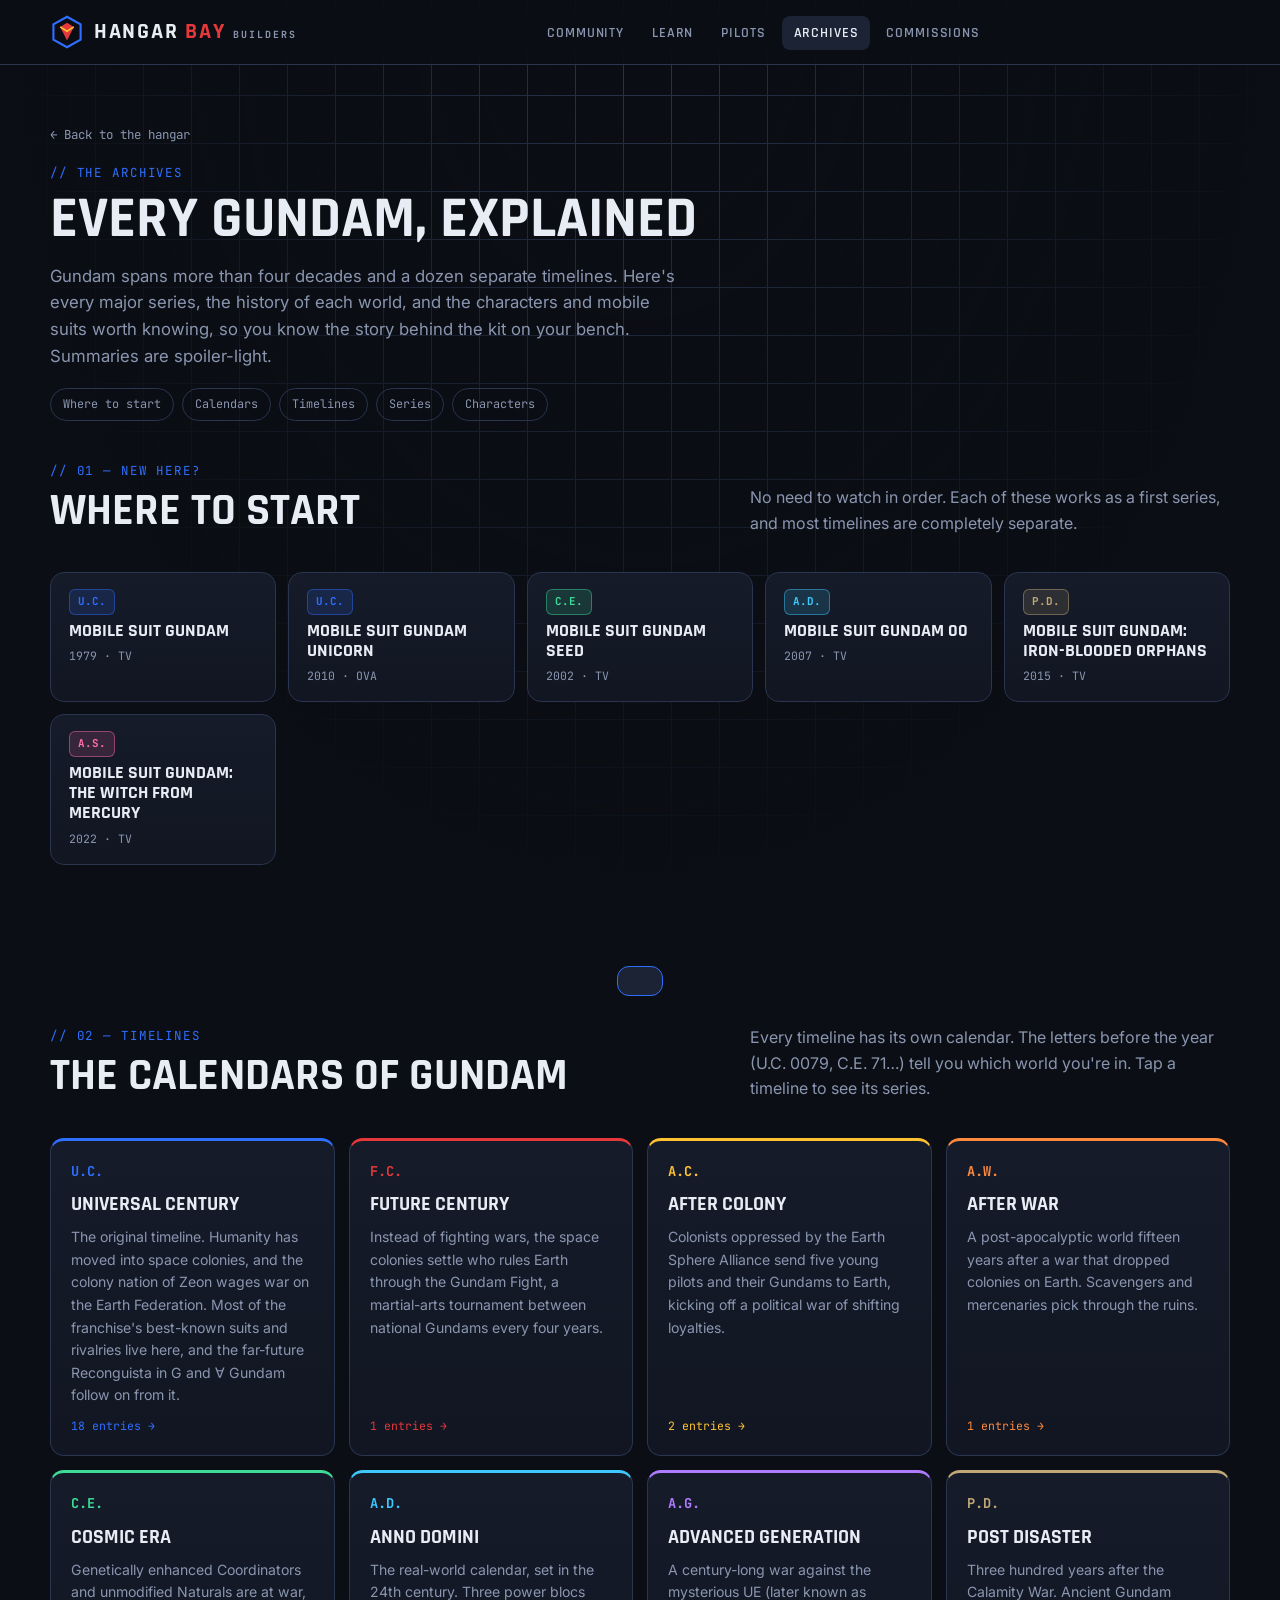
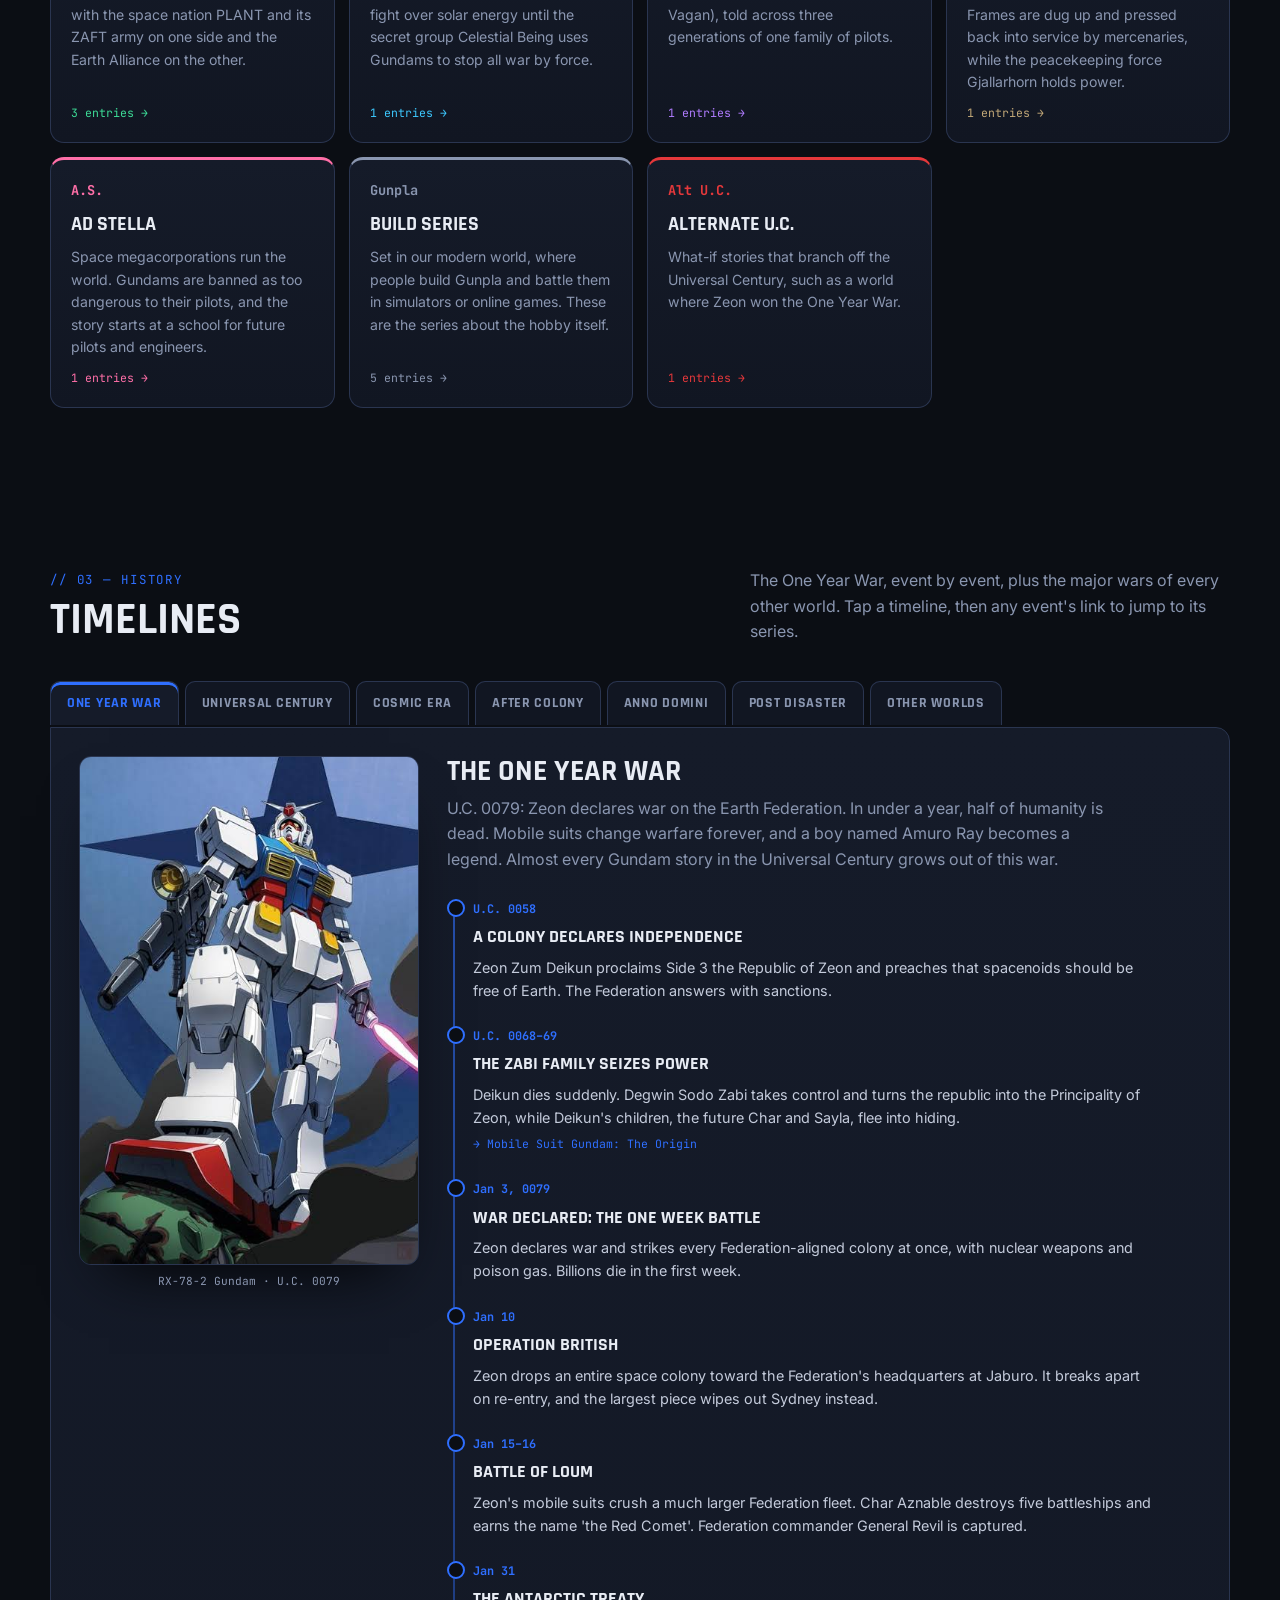
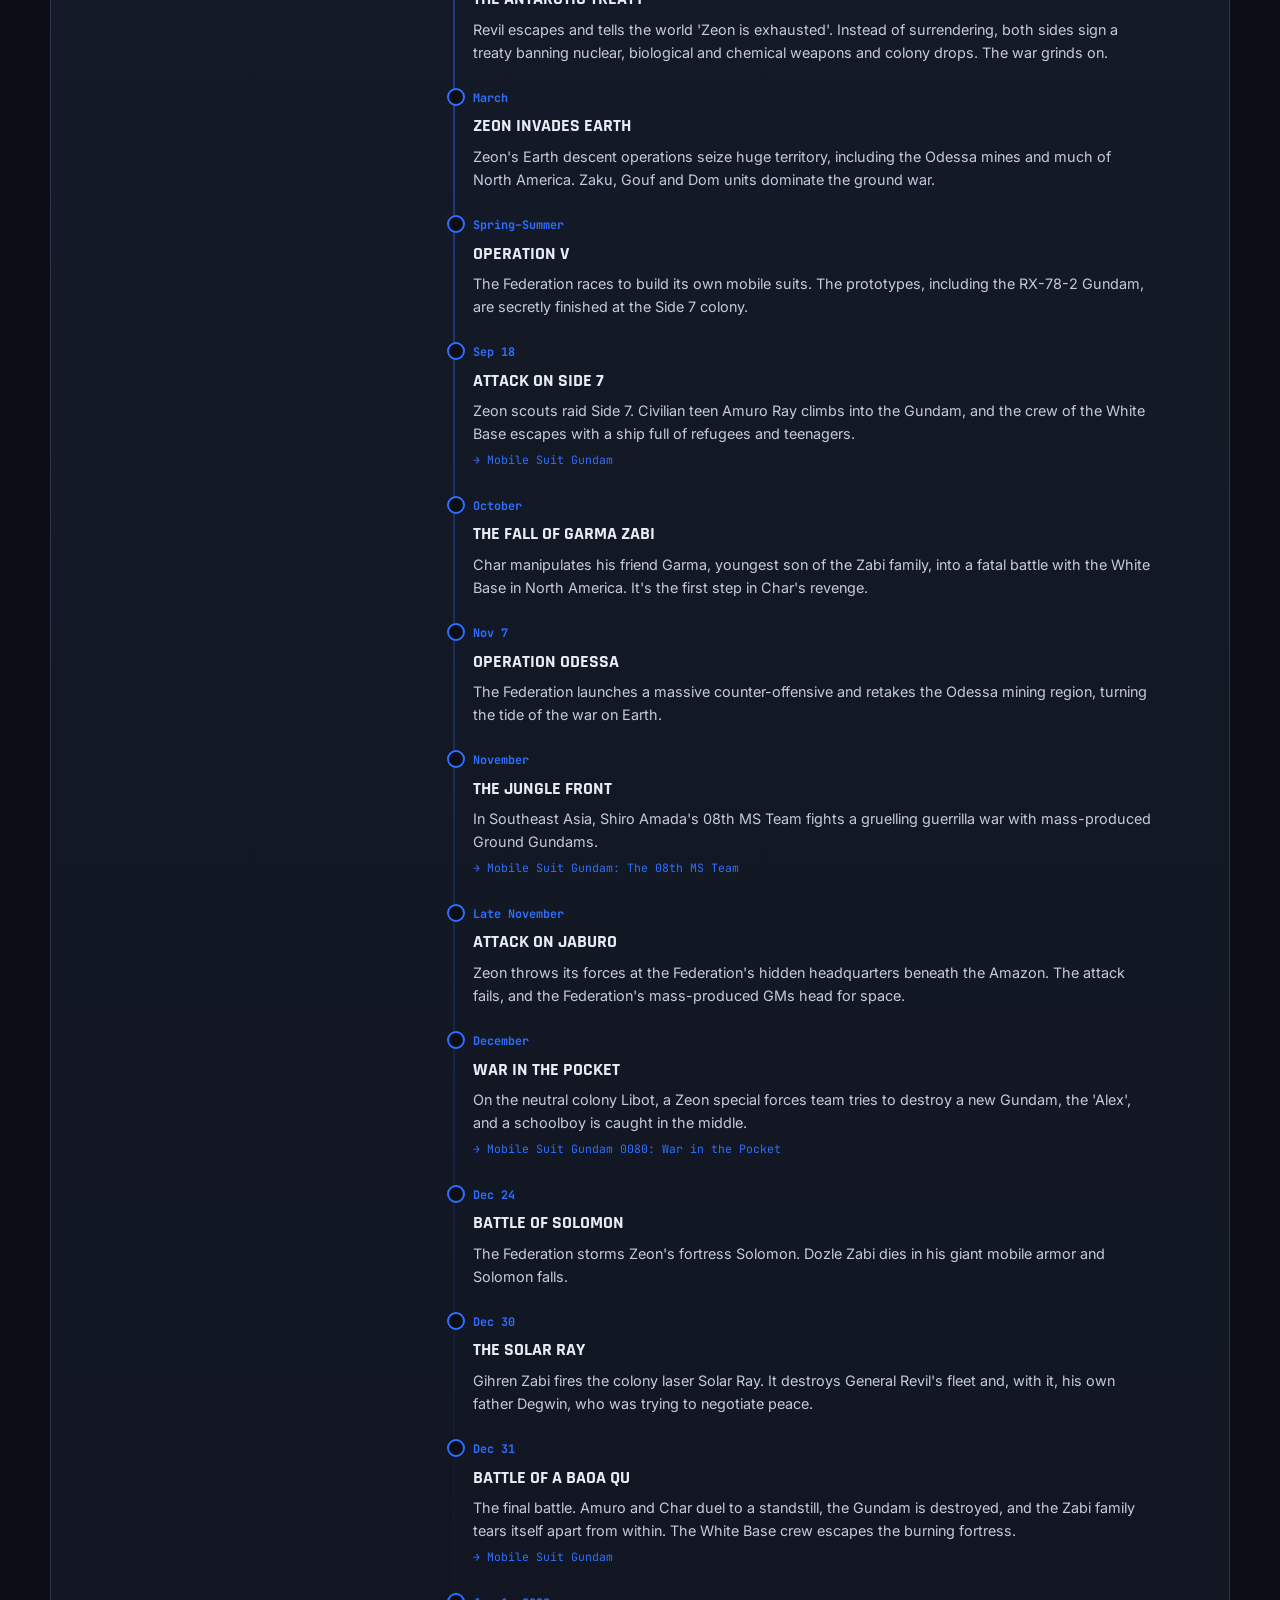
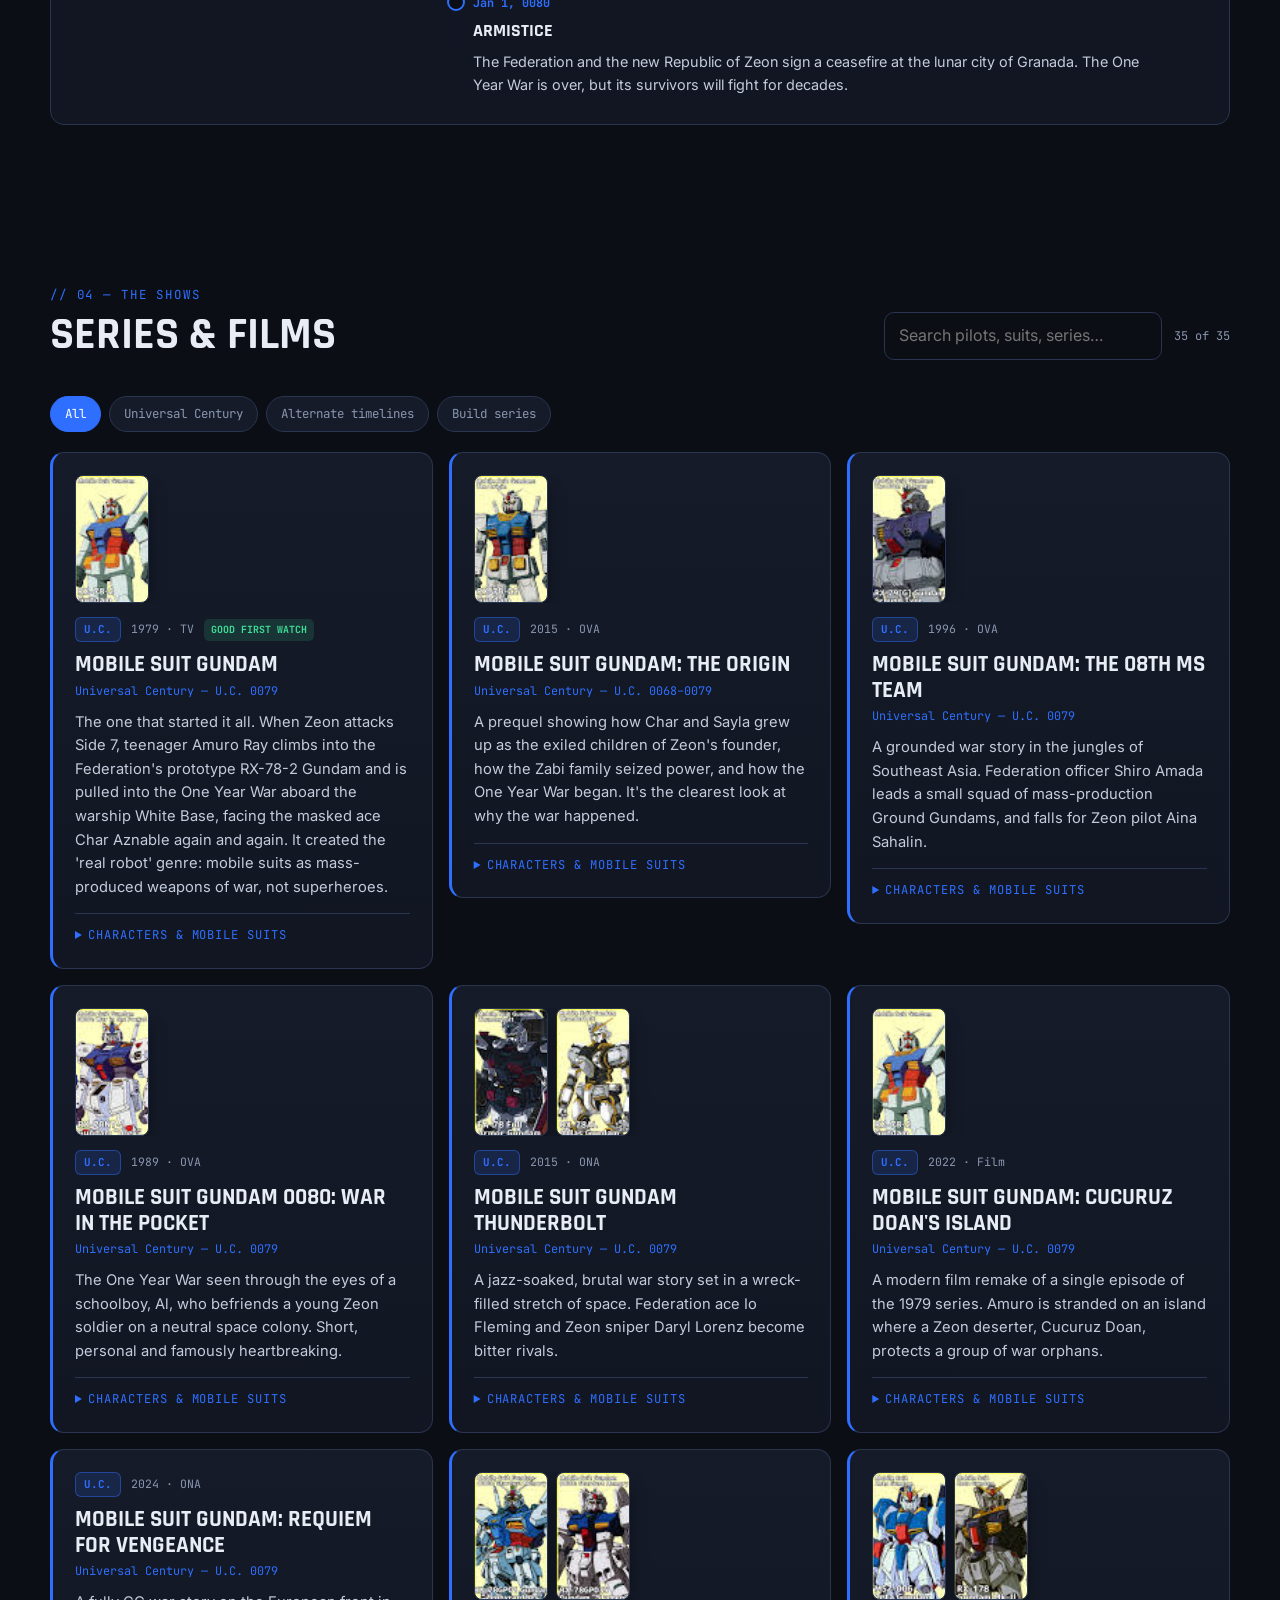
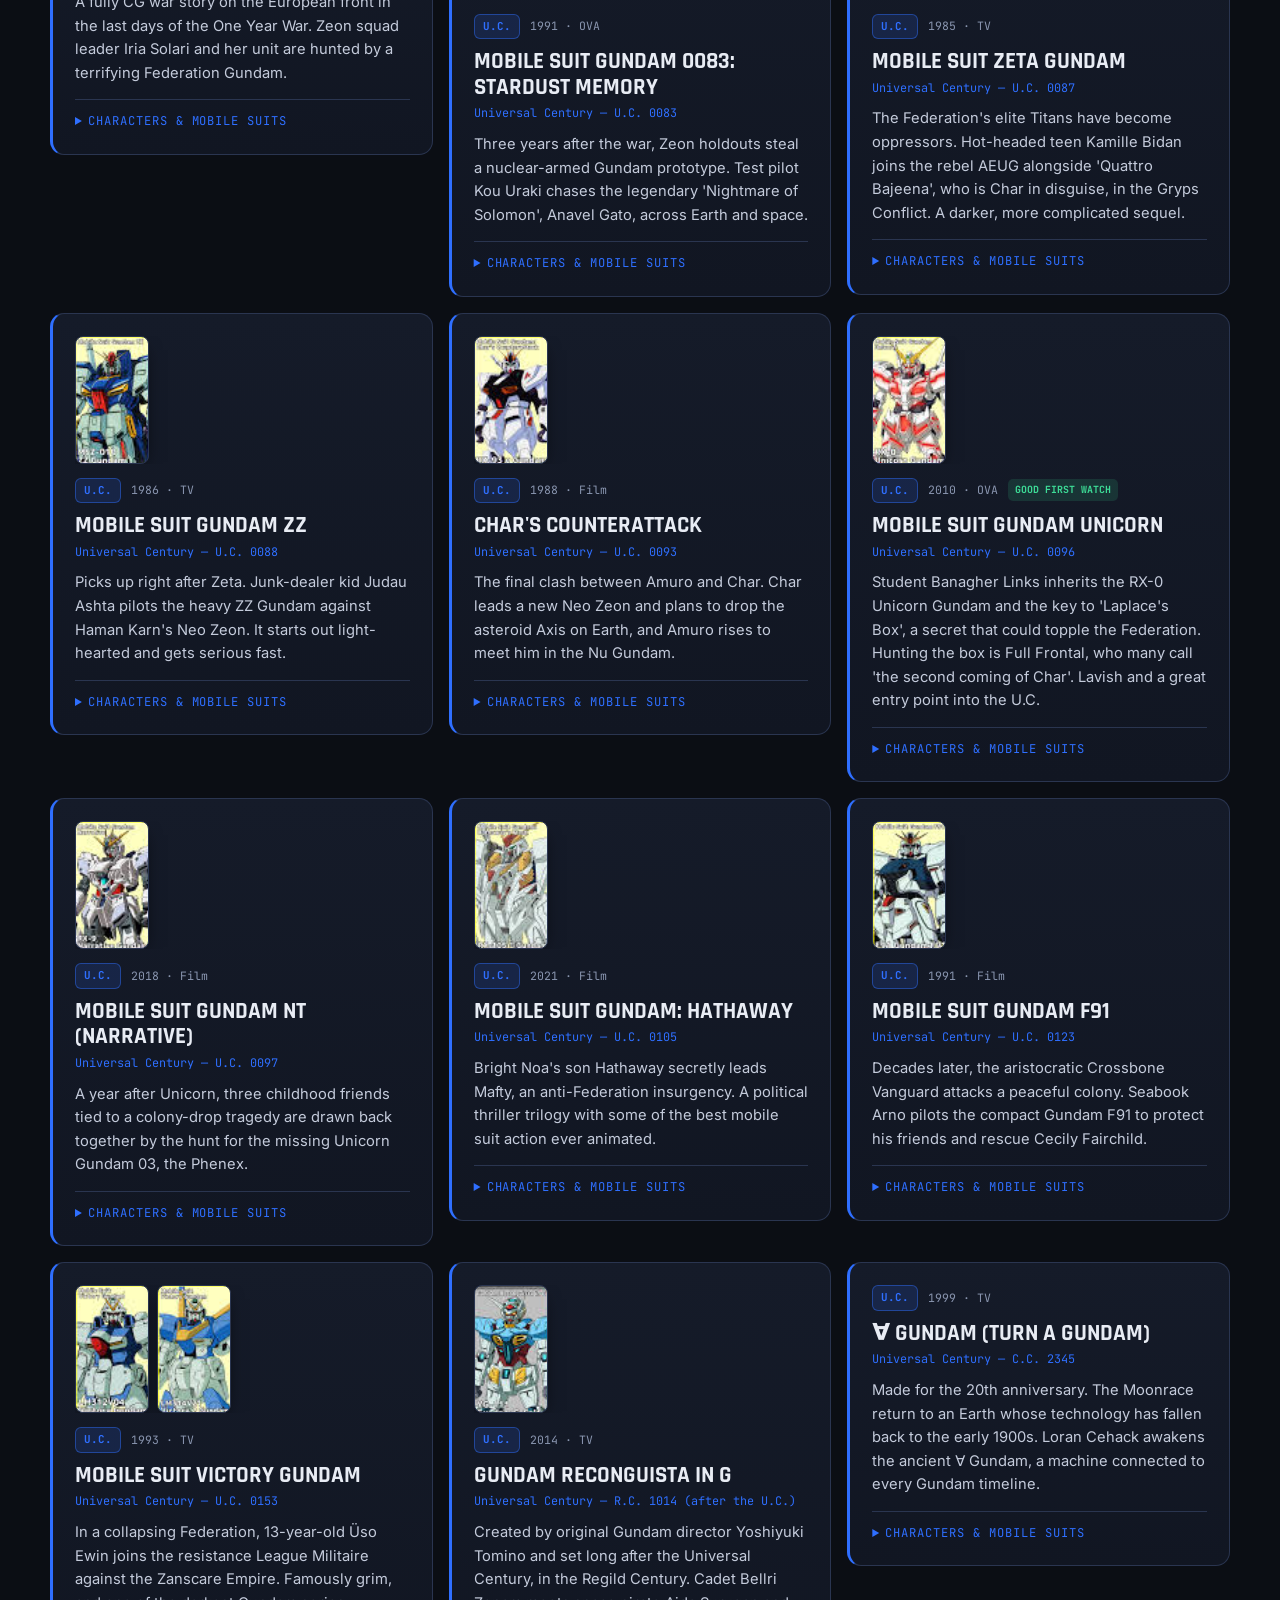
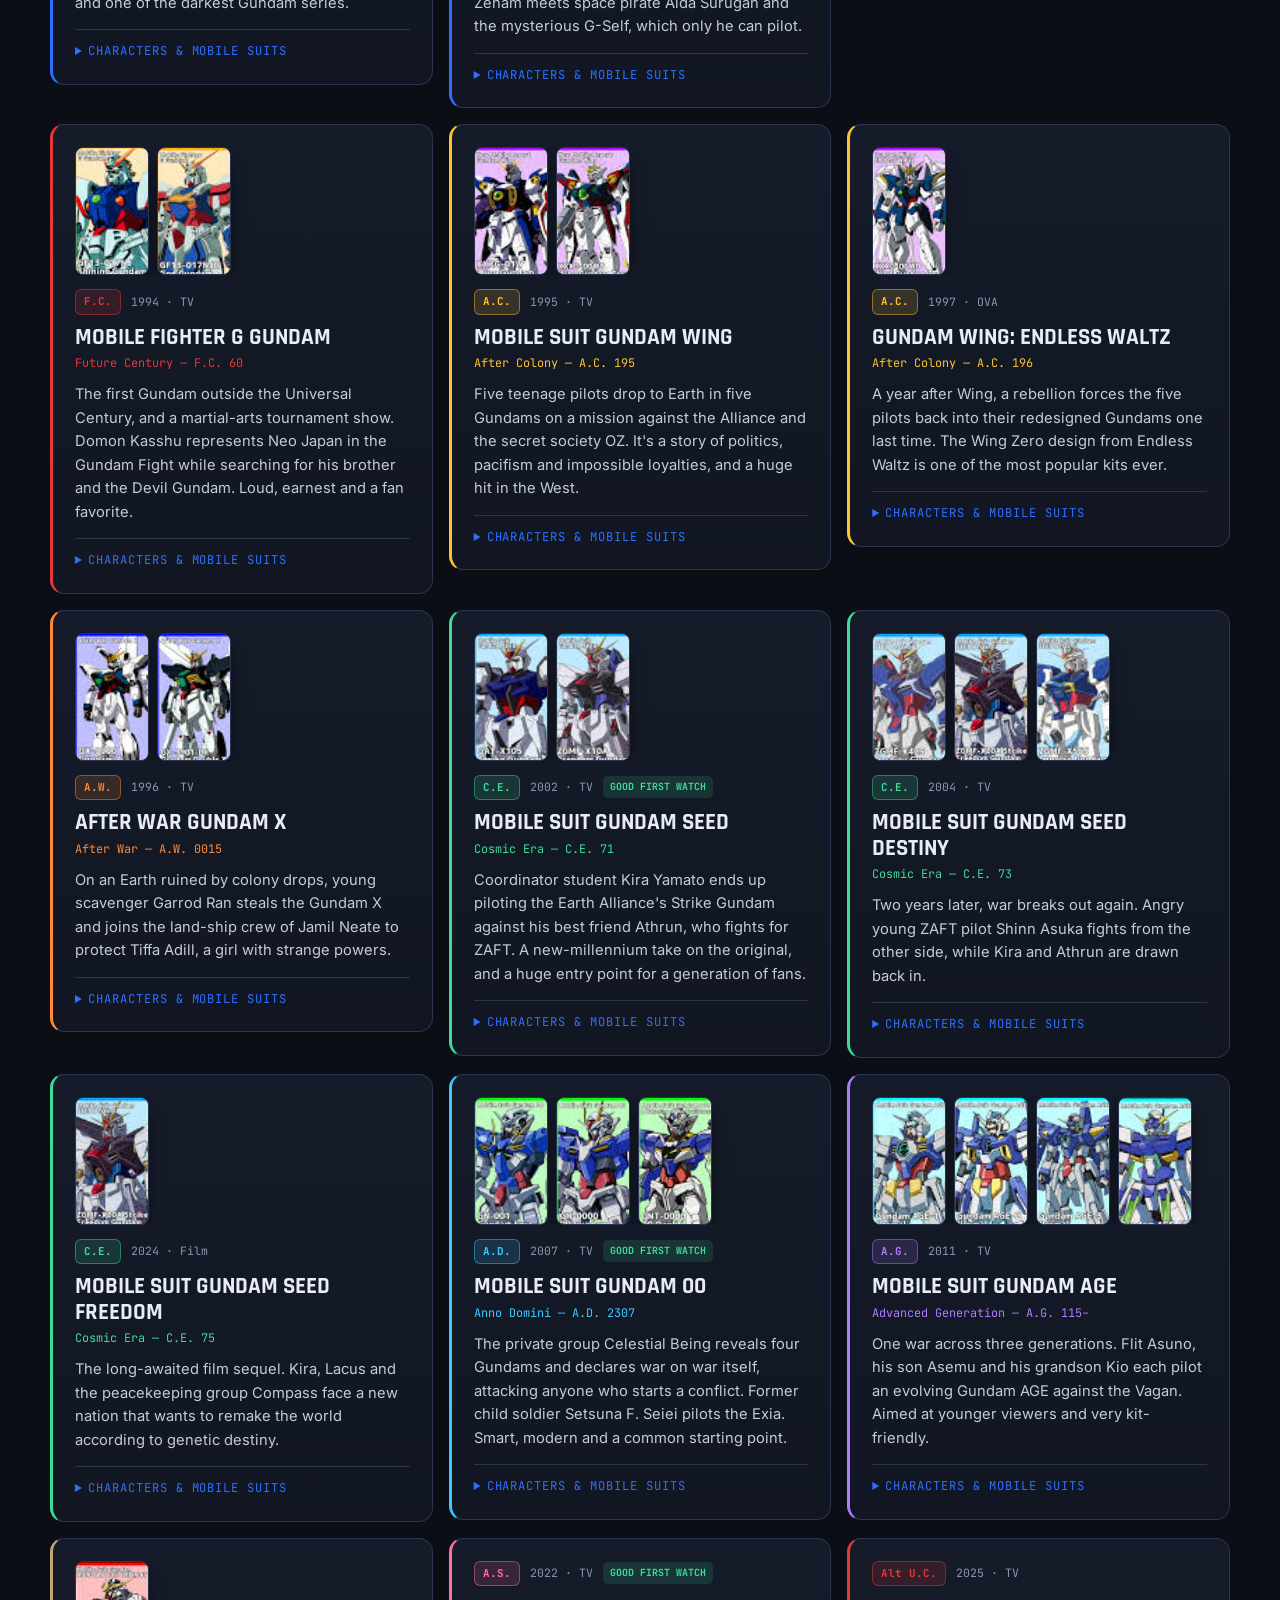
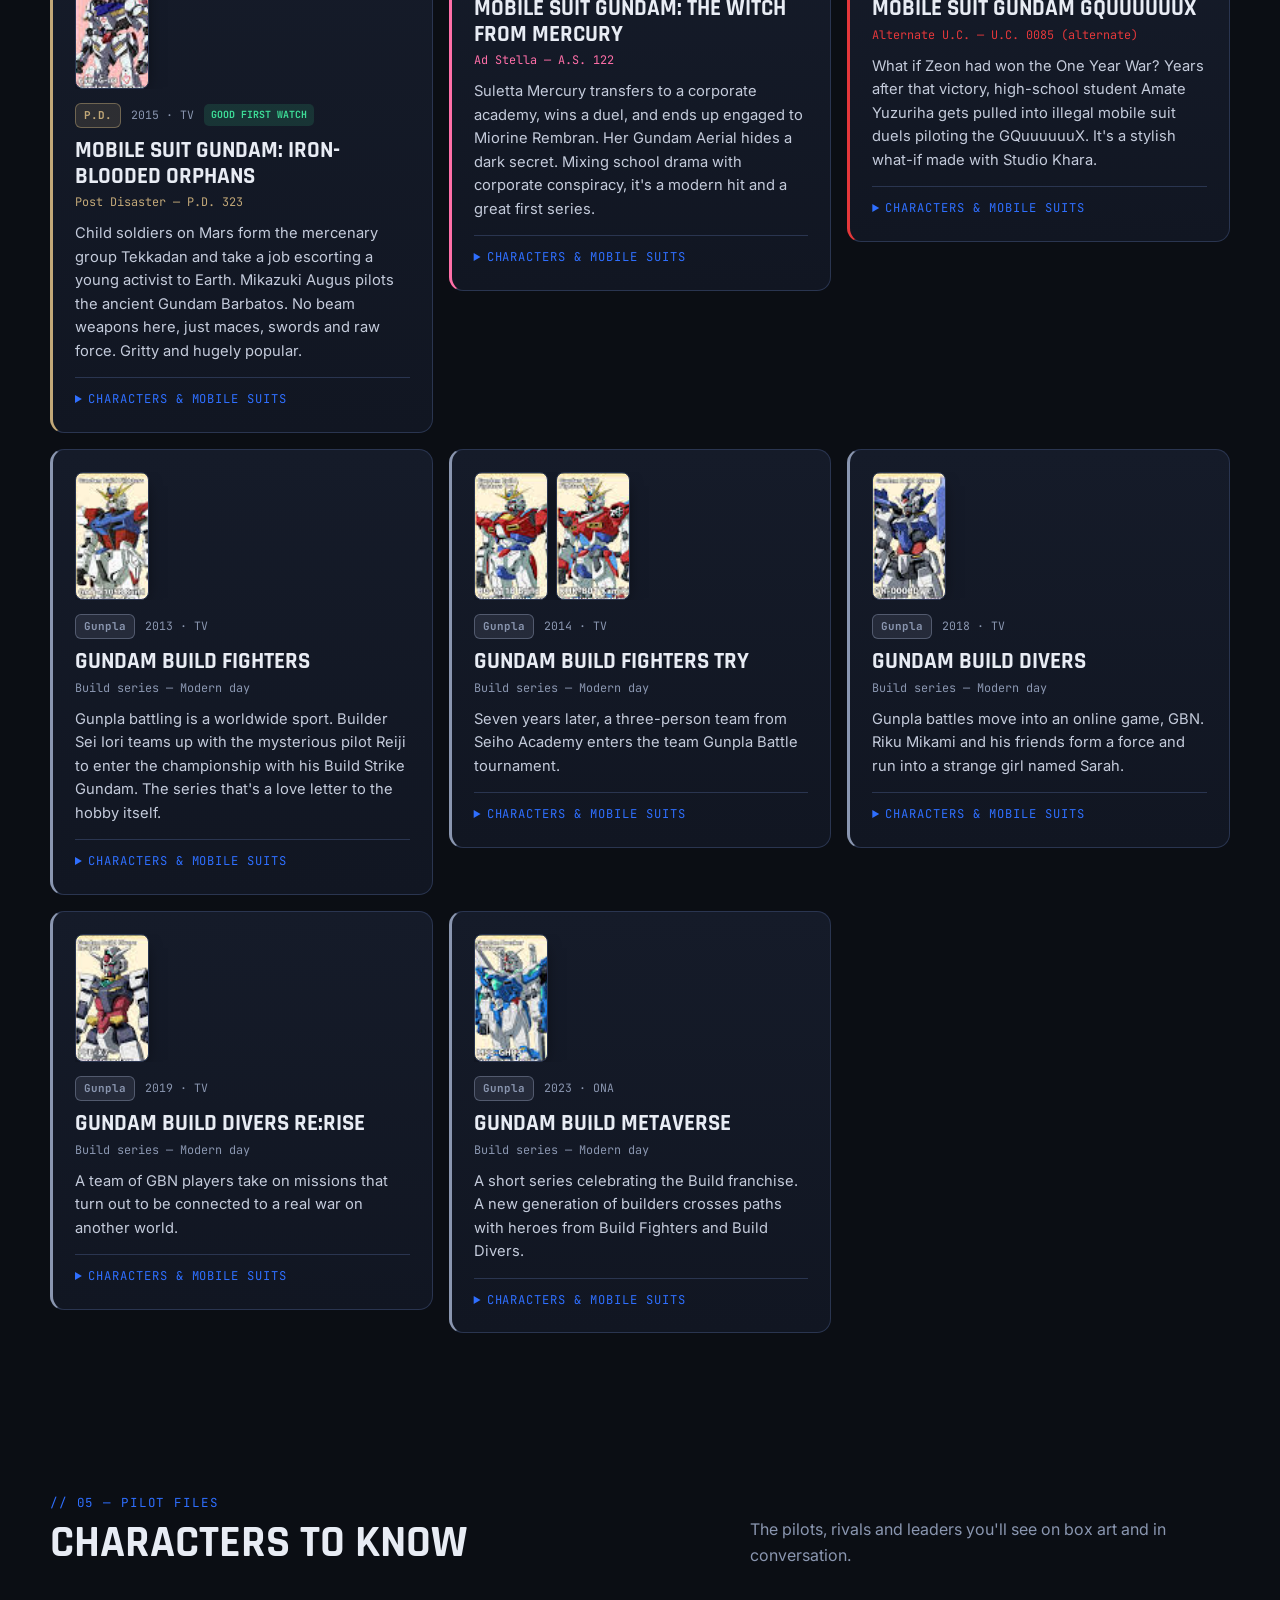
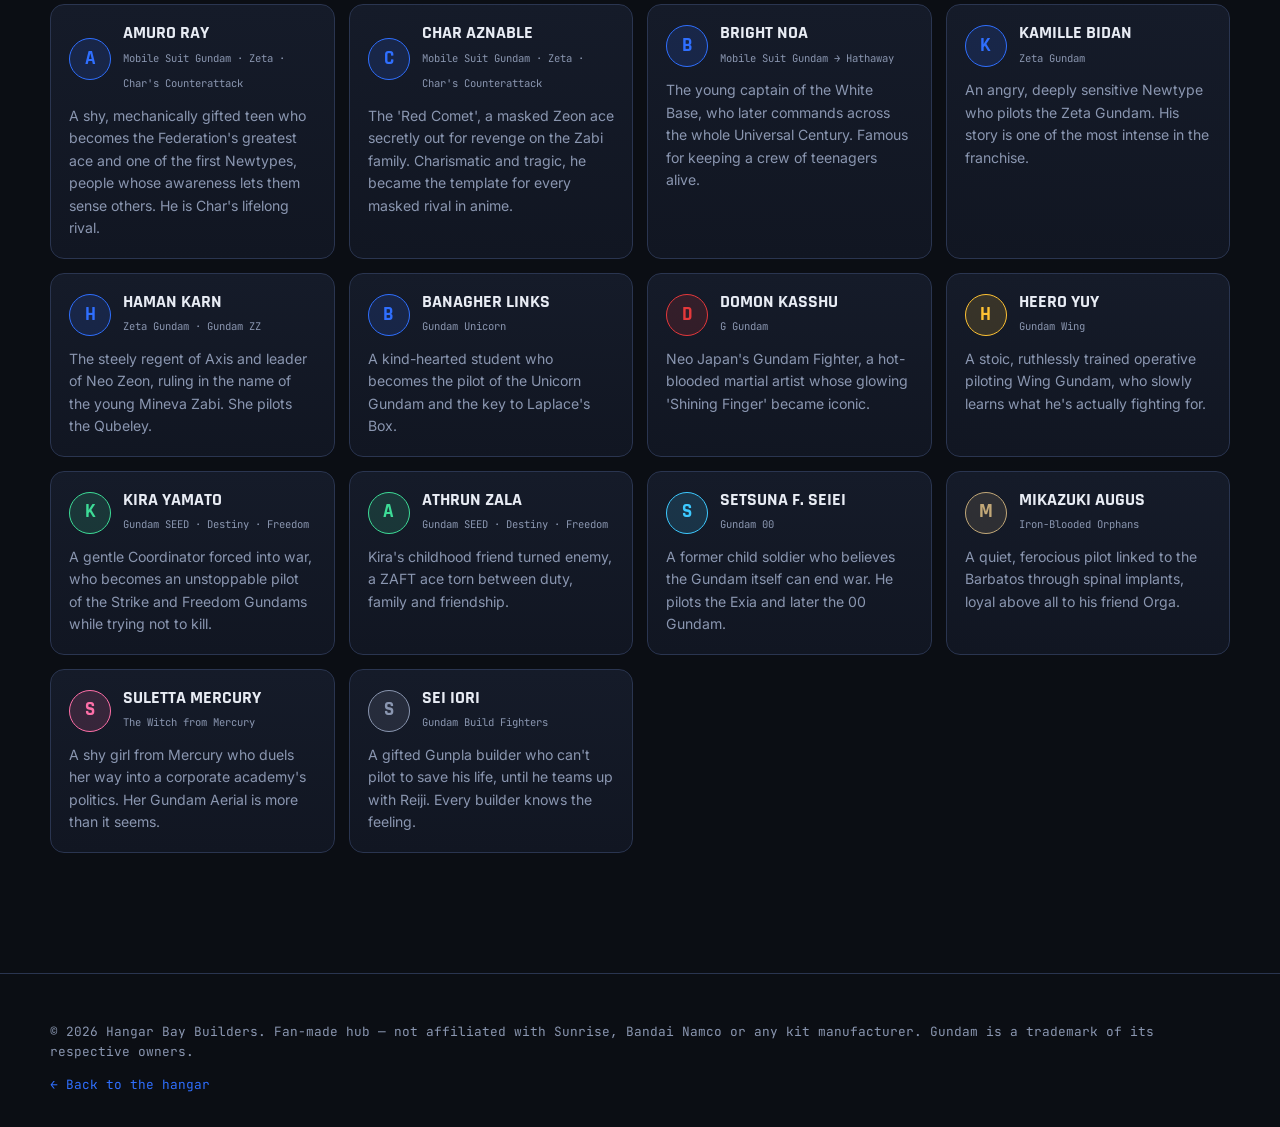
==== commit 4533db76: "Archives: card art on series and timelines (One Year War + every other world) Co-Authored-By: Claude" ====
--- a/archives.html
+++ b/archives.html
@@ -7,7 +7,7 @@
   <meta name="description" content="Every Gundam series and timeline explained: Universal Century, Cosmic Era, After Colony and more, plus key characters, mobile suits and where to start watching.">
   <link rel="preconnect" href="https://fonts.googleapis.com">
   <link href="https://fonts.googleapis.com/css2?family=Inter:wght@400;500;600&family=JetBrains+Mono:wght@400;700&family=Rajdhani:wght@500;600;700&display=swap" rel="stylesheet">
-  <link rel="stylesheet" href="styles.css?v=5">
+  <link rel="stylesheet" href="styles.css?v=7">
 </head>
 <body>
 
@@ -40,6 +40,9 @@
     <div class="eyebrow">// The Archives</div>
     <h1>Every Gundam, explained</h1>
     <p class="lead">Gundam spans more than four decades and a dozen separate timelines. Here's every major series, the history of each world, and the characters and mobile suits worth knowing, so you know the story behind the kit on your bench. Summaries are spoiler-light.</p>
+    <nav class="jump-links" aria-label="On this page">
+      <a href="#start">Where to start</a><a href="#eras">Calendars</a><a href="#timelines">Timelines</a><a href="#series">Series</a><a href="#characters">Characters</a>
+    </nav>
   </div>
 </header>
 
@@ -69,11 +72,25 @@
   </div>
 </section>
 
+<section id="timelines">
+  <div class="wrap">
+    <div class="sec-head">
+      <div>
+        <div class="eyebrow">// 03 — History</div>
+        <h2>Timelines</h2>
+      </div>
+      <p>The One Year War, event by event, plus the major wars of every other world. Tap a timeline, then any event's link to jump to its series.</p>
+    </div>
+    <div class="tl-tabs" id="tlTabs" role="tablist"></div>
+    <div class="panel tl-panel" id="tlPanel"></div>
+  </div>
+</section>
+
 <section id="series">
   <div class="wrap">
     <div class="sec-head">
       <div>
-        <div class="eyebrow">// 03 — The shows</div>
+        <div class="eyebrow">// 04 — The shows</div>
         <h2>Series &amp; films</h2>
       </div>
       <div class="series-tools">
@@ -90,7 +107,7 @@
   <div class="wrap">
     <div class="sec-head">
       <div>
-        <div class="eyebrow">// 04 — Pilot files</div>
+        <div class="eyebrow">// 05 — Pilot files</div>
         <h2>Characters to know</h2>
       </div>
       <p>The pilots, rivals and leaders you'll see on box art and in conversation.</p>
@@ -110,6 +127,7 @@
 
 <div class="toast" id="toast"></div>
 <script src="app.js?v=5"></script>
-<script src="lore.js?v=5"></script>
+<script src="lore.js?v=6"></script>
+<script src="timeline.js?v=6"></script>
 </body>
 </html>
--- a/styles.css
+++ b/styles.css
@@ -576,3 +576,40 @@
   .series-tools { width: 100%; }
   .detail-cols { grid-template-columns: 1fr; }
 }
+.art-strip { display: flex; gap: 8px; margin-bottom: 14px; overflow-x: auto; scrollbar-width: thin; }
+.mech-thumb { flex-shrink: 0; display: block; border-radius: 8px; background-image: url("images/gundam-grid.jpg"); background-repeat: no-repeat;
+  border: 1px solid var(--line); box-shadow: 0 6px 18px -8px #000; }
+
+/* ---------- ARCHIVES: TIMELINES ---------- */
+.jump-links { display: flex; flex-wrap: wrap; gap: 8px; margin-top: 18px; }
+.jump-links a { font-family: var(--mono); font-size: .74rem; padding: 6px 12px; border: 1px solid var(--line); border-radius: 999px; color: var(--muted); }
+.jump-links a:hover { color: var(--text); border-color: var(--blue); }
+.tl-tabs { display: flex; gap: 6px; overflow-x: auto; scrollbar-width: thin; padding-bottom: 2px; }
+.tl-tab { white-space: nowrap; font-family: var(--sans); font-weight: 700; letter-spacing: .05em; text-transform: uppercase; font-size: .9rem;
+  padding: 10px 16px; border-radius: 10px 10px 0 0; border: 1px solid var(--line); border-bottom: 0; background: var(--bg-2); color: var(--muted); cursor: pointer; }
+.tl-tab:hover { color: var(--text); }
+.tl-tab.on { color: var(--ec); background: var(--panel); box-shadow: inset 0 3px 0 var(--ec); }
+.tl-panel { border-top-left-radius: 0; padding: 28px; display: grid; gap: 28px; }
+.tl-panel.has-art { grid-template-columns: minmax(220px, 340px) 1fr; align-items: start; }
+.tl-art { position: sticky; top: 84px; margin: 0; }
+.tl-art img { width: 100%; border-radius: 12px; border: 1px solid var(--line); box-shadow: 0 30px 60px -30px #000; display: block; }
+.tl-art figcaption { font-family: var(--mono); font-size: .7rem; color: var(--muted); margin-top: 8px; text-align: center; }
+.tl-body h3 { font-family: var(--sans); font-size: 1.9rem; text-transform: uppercase; line-height: 1.05; }
+.tl-intro { color: var(--muted); margin: 8px 0 22px; max-width: 680px; }
+.tl-list { list-style: none; position: relative; padding-left: 26px; display: grid; gap: 20px; }
+.tl-list::before { content: ""; position: absolute; left: 6px; top: 6px; bottom: 6px; width: 2px; background: linear-gradient(var(--ec), transparent); opacity: .6; }
+.tl-list li { position: relative; }
+.tl-list li::before { content: ""; position: absolute; left: -26px; top: 4px; width: 14px; height: 14px; border-radius: 50%; background: var(--bg); border: 2px solid var(--ec); }
+.tl-date { font-family: var(--mono); font-size: .74rem; font-weight: 700; color: var(--ec); }
+.tl-list h4 { font-family: var(--sans); font-size: 1.15rem; text-transform: uppercase; margin: 2px 0 4px; }
+.tl-list p { color: #c4cbdb; font-size: .9rem; max-width: 680px; }
+.tl-link { display: inline-block; margin-top: 6px; font-family: var(--mono); font-size: .72rem; color: var(--blue); }
+.tl-link:hover { text-decoration: underline; }
+@media (max-width: 860px) {
+  .tl-panel.has-art { grid-template-columns: 1fr; }
+  .tl-art { position: static; max-width: 300px; margin: 0 auto; }
+}
+@media (max-width: 560px) {
+  .tl-art { max-width: 190px; }
+}
+@media (max-width: 560px) { .tl-panel { padding: 20px 16px; } }
